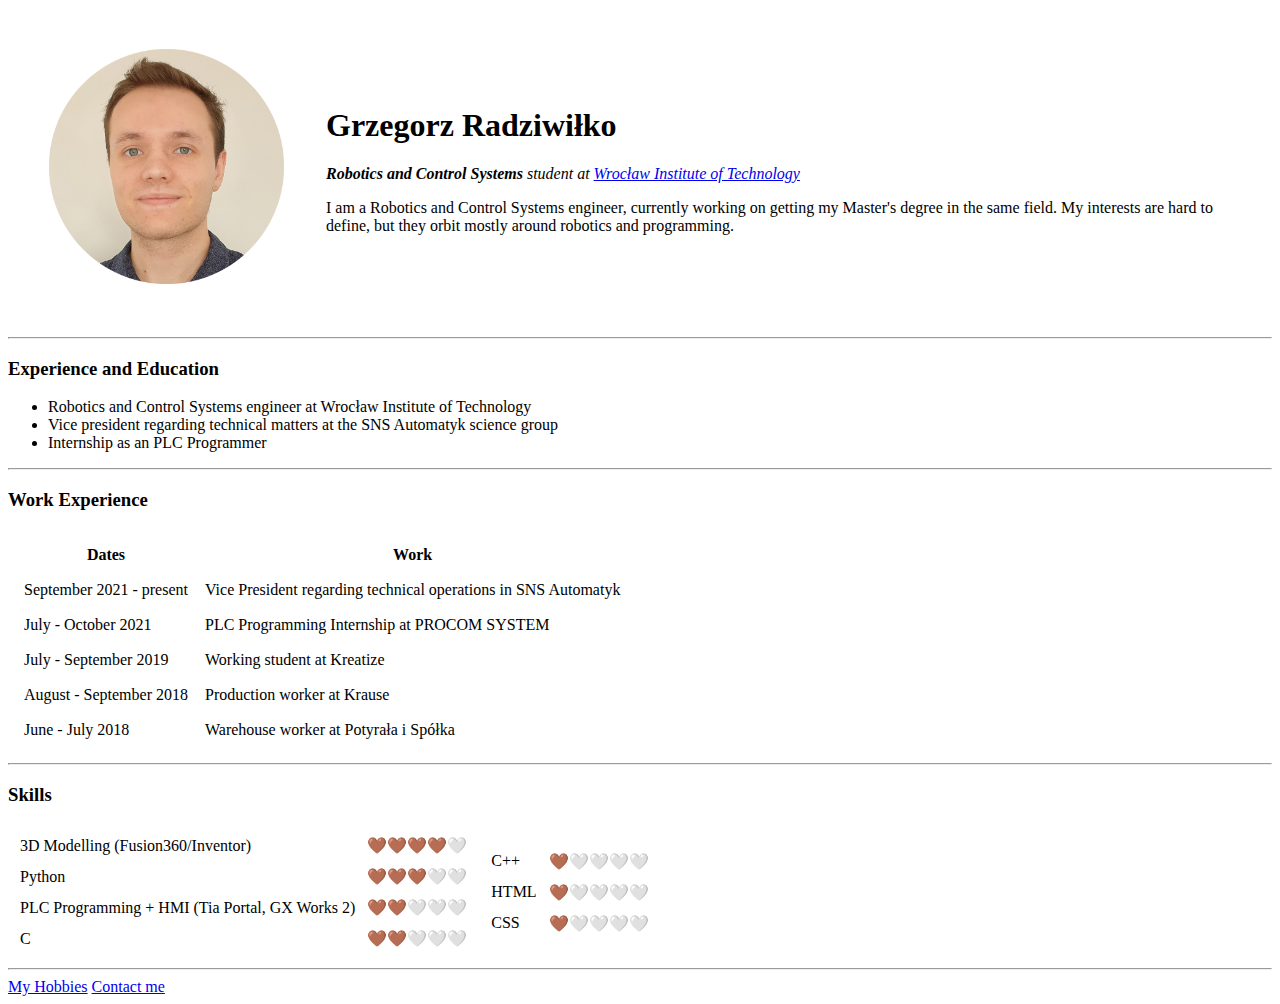
==== index.html @ 15897f02 "Add initial cv website files" ====
<!DOCTYPE html>
<html lang="en">
    <head>
        <meta charset="UTF-8">
        <title>Know me better - Grzegorz's site</title>
    </head>

    <body>
        <table cellspacing="40">
            <td><img src="personal_image.png" width="235" height="235" alt="profile picture"></td>
            <td> <h1>Grzegorz Radziwiłko</h1>
            <p><em><strong>Robotics and Control Systems</strong> student at <a href="https://pwr.edu.pl/">Wrocław Institute of Technology</a></em></p>
            <p>I am a Robotics and Control Systems engineer, currently working on getting my Master's degree in the same field.
            My interests are hard to define, but they orbit mostly around robotics and programming.</p> </td>
        </table>

        <hr>

        <h3>Experience and Education</h3>

        <ul>
            <li>Robotics and Control Systems engineer at Wrocław Institute of Technology</li>
            <li>Vice president regarding technical matters at the SNS Automatyk science group</li>
            <li>Internship as an PLC Programmer</li>
        </ul>

        <hr>

        <h3>Work Experience</h3>

        <table cellspacing="15">
            <thead>
                <tr>
                    <th>Dates</th>
                    <th>Work</th>
                </tr>
            </thead>
            <tr>
                <td>September 2021 - present</td>
                <td>Vice President regarding technical operations in SNS Automatyk</td>
            </tr>
            <tr>
                <td>July - October 2021</td>
                <td>PLC Programming Internship at PROCOM SYSTEM</td>
            </tr>
            <tr>
                <td>July - September 2019</td>
                <td>Working student at Kreatize</td>
            </tr>
            <tr>
                <td>August - September 2018</td>
                <td>Production worker at Krause</td>
            </tr>
            <tr>
                <td>June - July 2018</td>
                <td>Warehouse worker at Potyrała i Spółka</td>
            </tr>
        </table>

        <hr>

        <h3>Skills</h3>
            <table border="0" cellspacing="0">
                <td>
                    <table cellspacing="10">
                        <tr>
                            <td>3D Modelling (Fusion360/Inventor)</td>
                            <td>🤎🤎🤎🤎🤍</td>
                        </tr>
                        <tr>
                            <td>Python</td>
                            <td>🤎🤎🤎🤍🤍</td>
                        </tr>
                        <tr>
                            <td>PLC Programming + HMI (Tia Portal, GX Works 2)</td>
                            <td>🤎🤎🤍🤍🤍</td>
                        </tr>
                        <tr>
                            <td>C</td>
                            <td>🤎🤎🤍🤍🤍</td>
                        </tr>
                    </table>
                </td>
                <td>
                    <table cellspacing="10">
                        <tr>
                            <td>C++</td>
                            <td>🤎🤍🤍🤍🤍</td>
                        </tr>
                        <tr>
                            <td>HTML</td>
                            <td>🤎🤍🤍🤍🤍</td>
                        </tr>
                        <tr>
                            <td>CSS</td>
                            <td>🤎🤍🤍🤍🤍</td>
                        </tr>
                    </table>
                </td>
            </table>
        <hr>
        <a href="hobbies.html">My Hobbies</a>
        <a href="contact info.html">Contact me</a>
    </body>
</html>
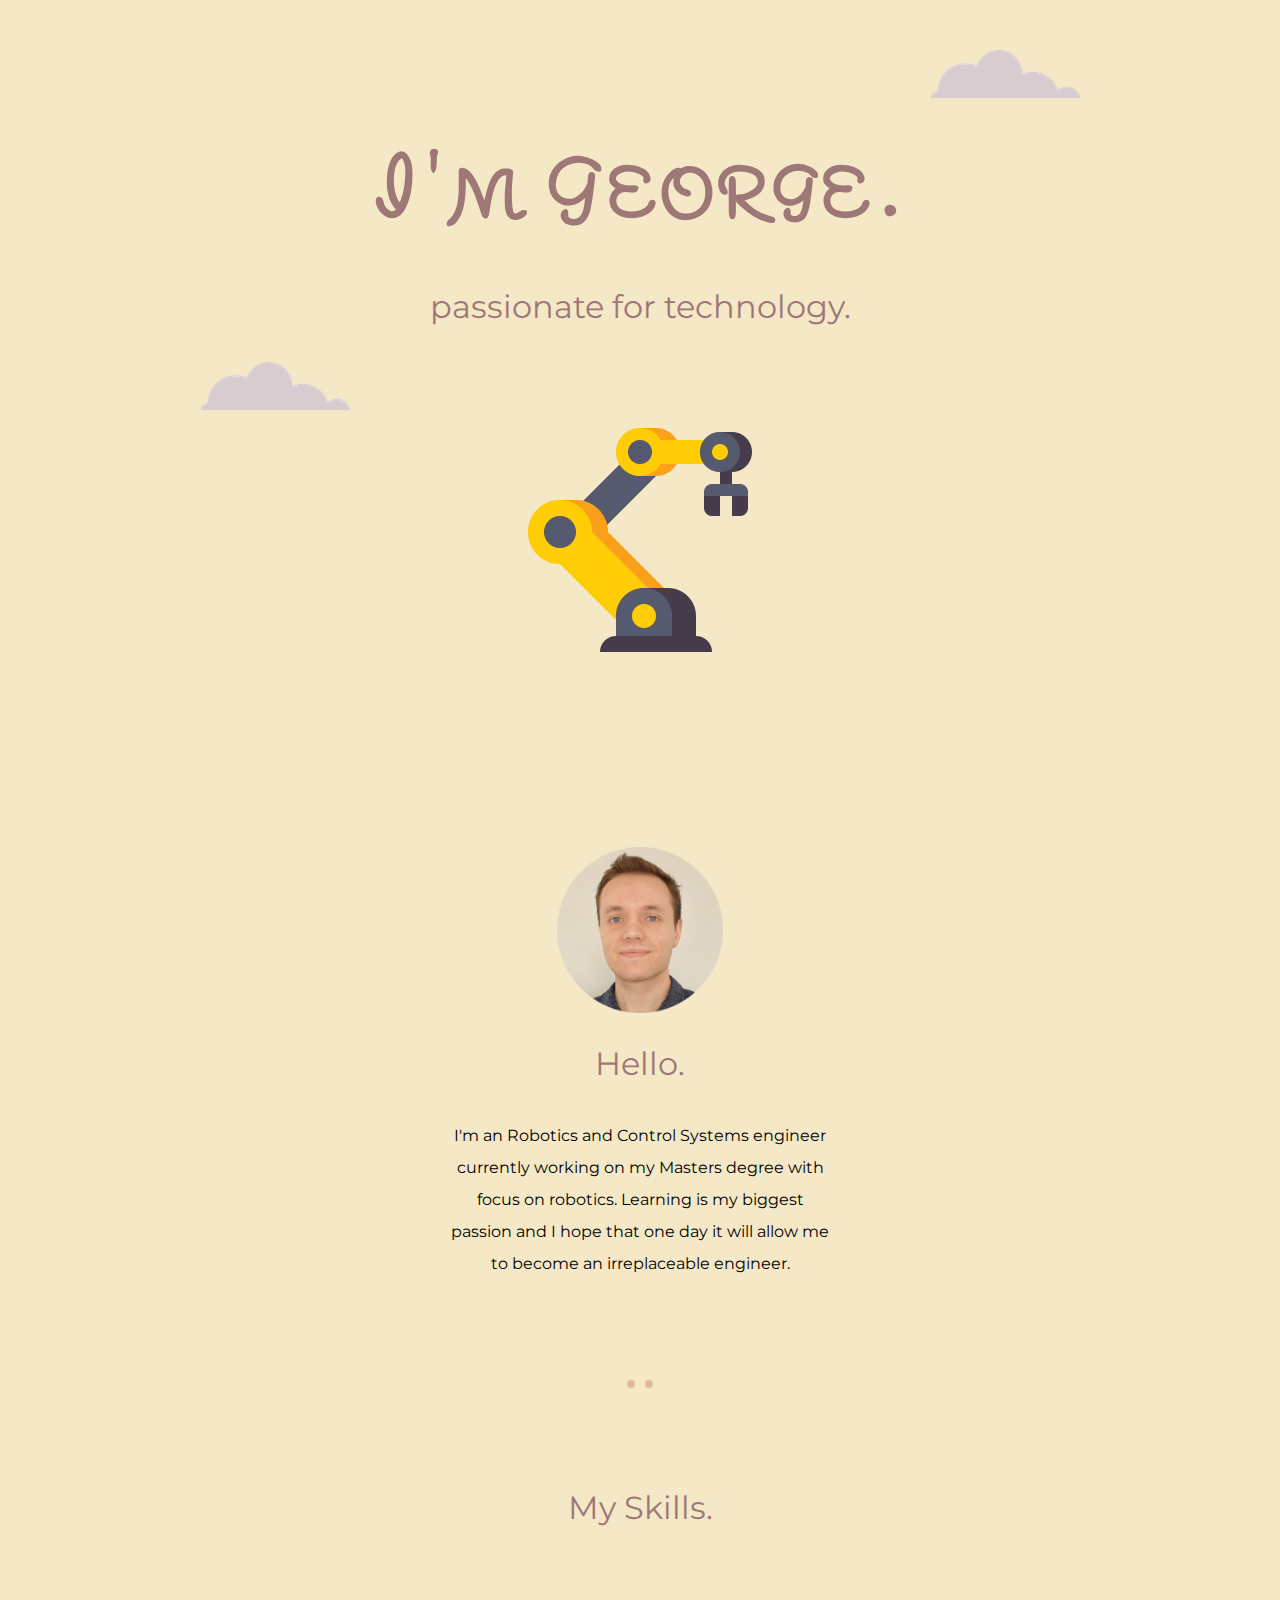
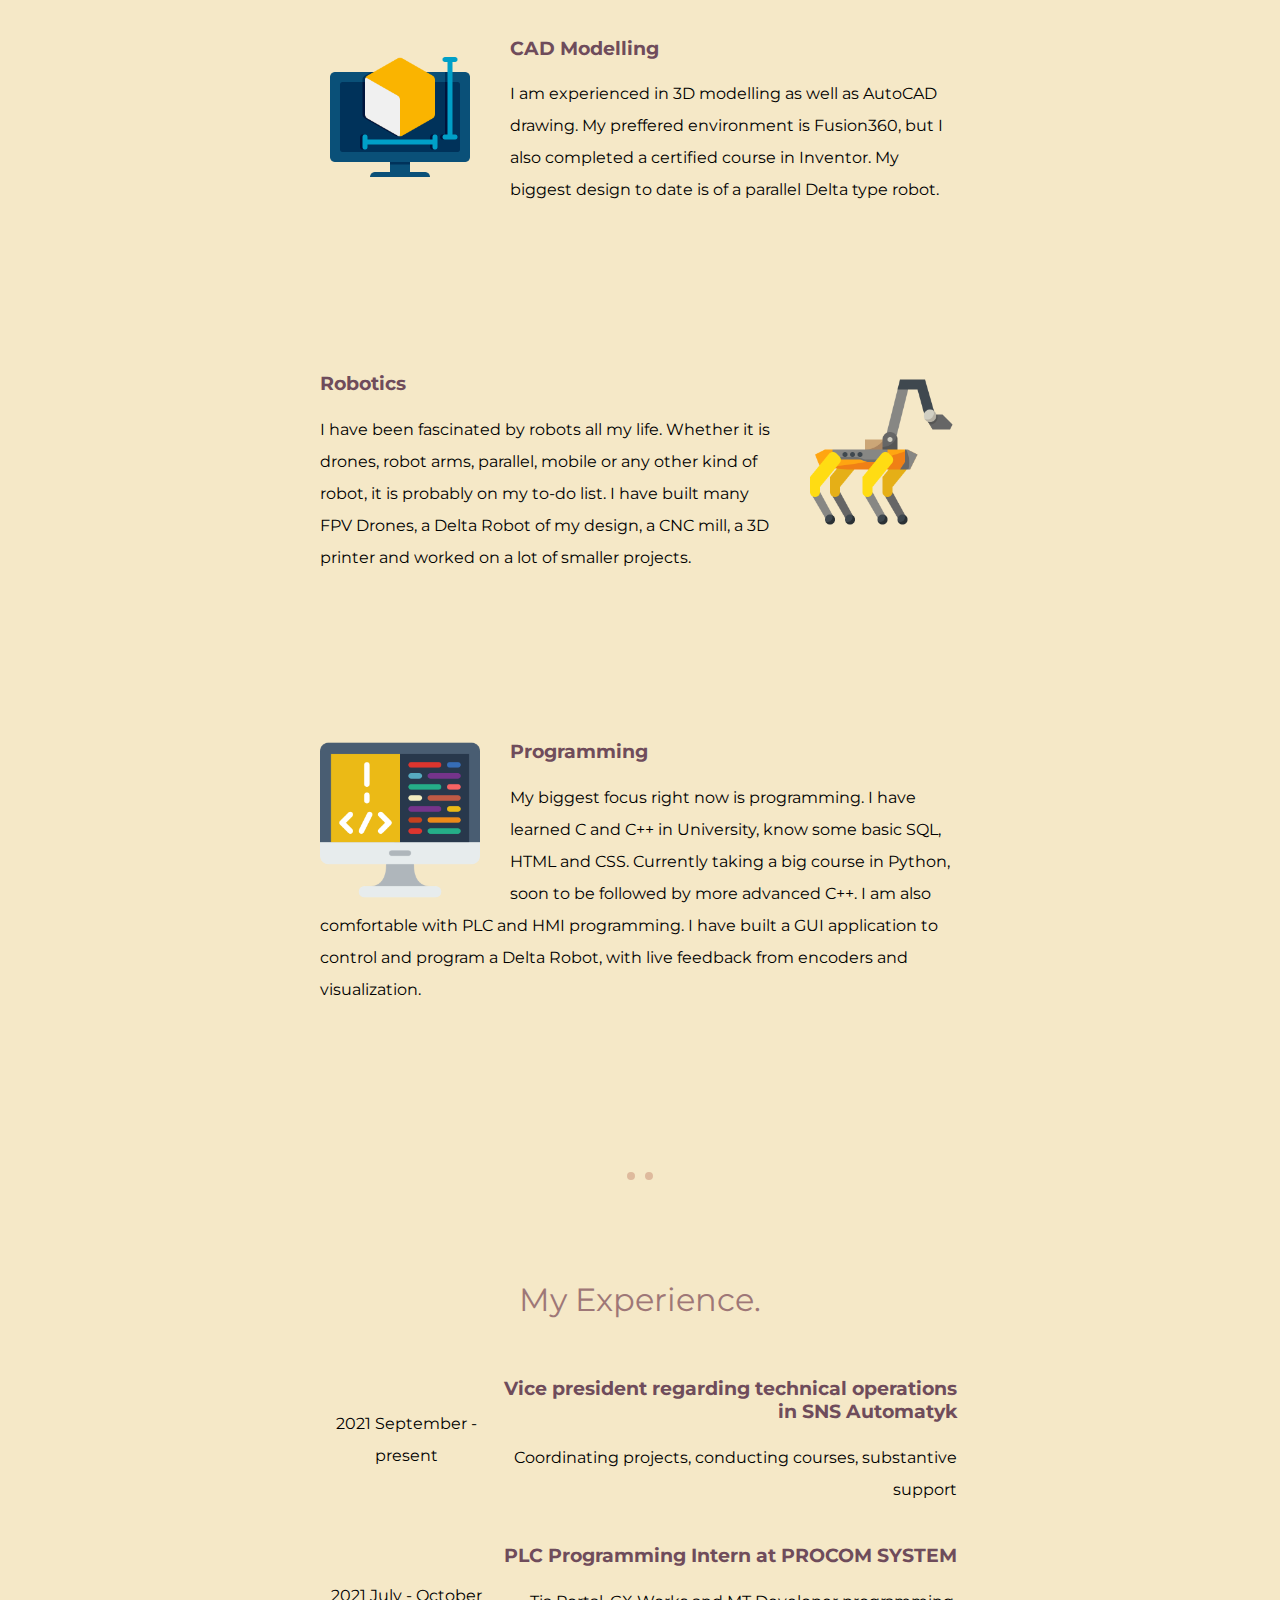
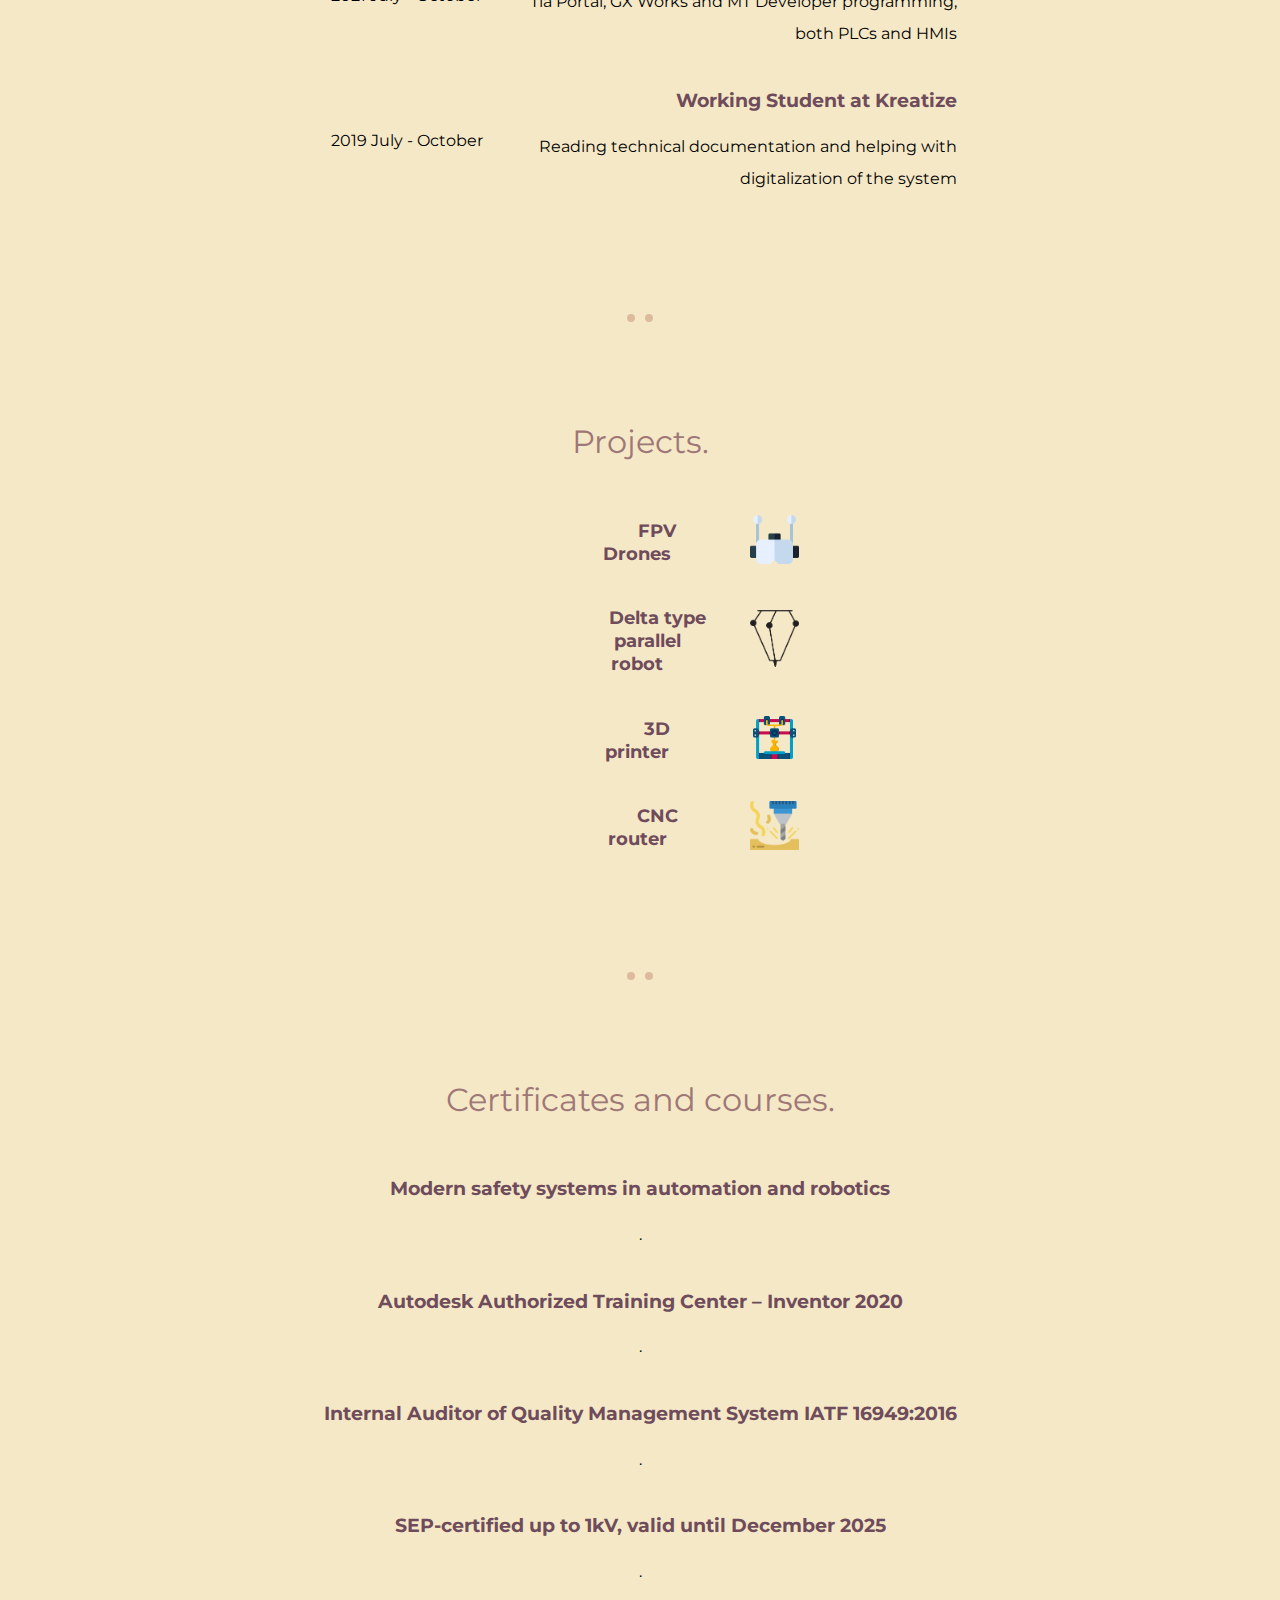
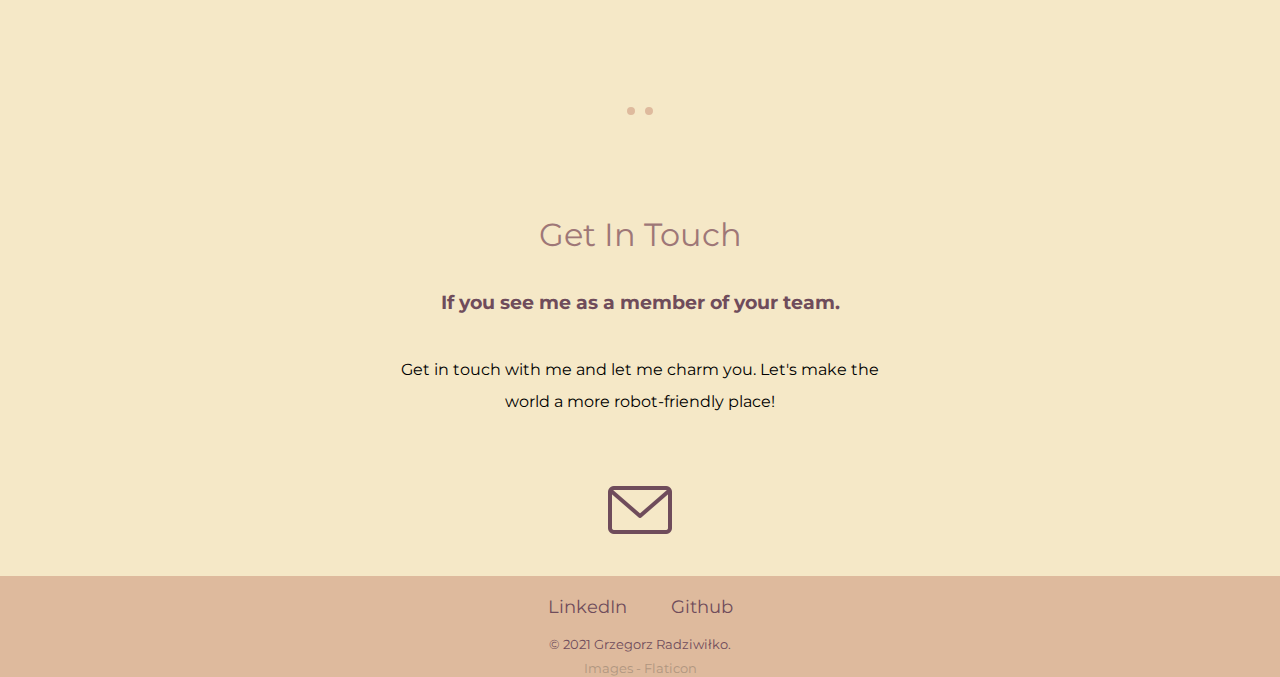
==== commit 24136f7e: "upload new webiste" ====
--- a/index.html
+++ b/index.html
@@ -3,103 +3,203 @@
     <head>
         <meta charset="UTF-8">
         <title>Know me better - Grzegorz's site</title>
+        <link rel="stylesheet" type="text/css" href="css/styles.css">
+        <link rel="icon" href="favicon.ico">
+        <link rel="preconnect" href="https://fonts.googleapis.com">
+        <link rel="preconnect" href="https://fonts.gstatic.com" crossorigin>
+        <link href="https://fonts.googleapis.com/css2?family=Merriweather&family=Montserrat&family=Yuji+Hentaigana+Akebono&display=swap" rel="stylesheet">
     </head>
 
     <body>
-        <table cellspacing="40">
-            <td><img src="personal_image.png" width="235" height="235" alt="profile picture"></td>
-            <td> <h1>Grzegorz Radziwiłko</h1>
-            <p><em><strong>Robotics and Control Systems</strong> student at <a href="https://pwr.edu.pl/">Wrocław Institute of Technology</a></em></p>
-            <p>I am a Robotics and Control Systems engineer, currently working on getting my Master's degree in the same field.
-            My interests are hard to define, but they orbit mostly around robotics and programming.</p> </td>
-        </table>
-
-        <hr>
-
-        <h3>Experience and Education</h3>
-
-        <ul>
-            <li>Robotics and Control Systems engineer at Wrocław Institute of Technology</li>
-            <li>Vice president regarding technical matters at the SNS Automatyk science group</li>
-            <li>Internship as an PLC Programmer</li>
-        </ul>
-
-        <hr>
-
-        <h3>Work Experience</h3>
-
-        <table cellspacing="15">
-            <thead>
-                <tr>
-                    <th>Dates</th>
-                    <th>Work</th>
-                </tr>
-            </thead>
-            <tr>
-                <td>September 2021 - present</td>
-                <td>Vice President regarding technical operations in SNS Automatyk</td>
-            </tr>
-            <tr>
-                <td>July - October 2021</td>
-                <td>PLC Programming Internship at PROCOM SYSTEM</td>
-            </tr>
-            <tr>
-                <td>July - September 2019</td>
-                <td>Working student at Kreatize</td>
-            </tr>
-            <tr>
-                <td>August - September 2018</td>
-                <td>Production worker at Krause</td>
-            </tr>
-            <tr>
-                <td>June - July 2018</td>
-                <td>Warehouse worker at Potyrała i Spółka</td>
-            </tr>
-        </table>
-
-        <hr>
-
-        <h3>Skills</h3>
-            <table border="0" cellspacing="0">
-                <td>
-                    <table cellspacing="10">
-                        <tr>
-                            <td>3D Modelling (Fusion360/Inventor)</td>
-                            <td>🤎🤎🤎🤎🤍</td>
-                        </tr>
-                        <tr>
-                            <td>Python</td>
-                            <td>🤎🤎🤎🤍🤍</td>
-                        </tr>
-                        <tr>
-                            <td>PLC Programming + HMI (Tia Portal, GX Works 2)</td>
-                            <td>🤎🤎🤍🤍🤍</td>
-                        </tr>
-                        <tr>
-                            <td>C</td>
-                            <td>🤎🤎🤍🤍🤍</td>
-                        </tr>
-                    </table>
-                </td>
-                <td>
-                    <table cellspacing="10">
-                        <tr>
-                            <td>C++</td>
-                            <td>🤎🤍🤍🤍🤍</td>
-                        </tr>
-                        <tr>
-                            <td>HTML</td>
-                            <td>🤎🤍🤍🤍🤍</td>
-                        </tr>
-                        <tr>
-                            <td>CSS</td>
-                            <td>🤎🤍🤍🤍🤍</td>
-                        </tr>
-                    </table>
-                </td>
+        <div class="top-containter">
+            <img class="top-cloud" src="images/cloud.png" alt="cloud image">
+            <h1>I'm George.</h1>
+            <h2>passionate for technology.</h2>
+            <img class="bottom-cloud" src="images/cloud.png" alt="cloud image">
+            <img class="robot-image" src="images/robot.png" alt="robot image">
+        </div>
+
+        <div class="middle-container">
+          <div class="profile">
+            <img class="personal-image" src="/images/personal_image.png" alt="profile picture">
+            <h2>Hello.</h2>
+            <p class="intro">I'm an Robotics and Control Systems engineer currently working on my Masters degree with focus on robotics.
+                Learning is my biggest passion and I hope that one day it will allow me to become an irreplaceable engineer.</p>
+          </div>
+
+          <hr>
+
+          <div class="skills">
+            <h2>My Skills.</h2>
+            <div class="skill-row">
+              <img class="cad-image" src="images/cad.png" alt="cad image">
+              <h3>CAD Modelling</h3>
+              <p>I am experienced in 3D modelling as well as AutoCAD drawing. My preffered environment is Fusion360,
+                  but I also completed a certified course in Inventor. My biggest design to date is of a parallel Delta type robot.</p>
+            </div>
+            <div class="skill-row">
+              <img class="robotics-image" src="images/robotic-dog.png" alt="robotic image">
+              <h3>Robotics</h3>
+              <p>I have been fascinated by robots all my life. Whether it is drones, robot arms, parallel, mobile or any other kind of robot,
+                  it is probably on my to-do list. I have built many FPV Drones, a Delta Robot of my design, a CNC mill, a 3D printer and worked on
+                  a lot of smaller projects. </p>
+            </div>
+            <div class="skill-row">
+                <img class="programming-image" src="images/coding.png" alt="coding image">
+                <h3>Programming</h3>
+                <p>My biggest focus right now is programming. I have learned C and C++ in University, know some basic SQL, HTML and CSS.
+                    Currently taking a big course in Python, soon to be followed by more advanced C++. I am also comfortable with PLC and HMI programming.
+                    I have built a GUI application to control and program a Delta Robot, with live feedback from encoders and visualization.
+                </p>
+            </div>
+          </div>
+
+          <hr>
+
+          <div class="experience">
+            <h2>My Experience.</h2>
+            <table class="table-experience">
+                <tr>
+                    <td>
+                        <p>2021 September - present</p>
+                    </td>
+                    <td>
+                        <div class="experience-row">
+                            <h3>Vice president regarding technical operations in SNS Automatyk</h3>
+                            <p>Coordinating projects, conducting courses, substantive support</p>
+                        </div>
+                    </td>
+                </tr>
+                <tr>
+                    <td>
+                        2021 July - October
+                    </td>
+                    <td>
+                        <div class="experience-row">
+                            <h3>PLC Programming Intern at PROCOM SYSTEM</h3>
+                            <p>Tia Portal, GX Works and MT Developer programming, both PLCs and HMIs</p>
+                        </div>
+                    </td>
+                </tr>
+                <tr>
+                    <td>
+                        2019 July - October
+                    </td>
+                    <td>
+                        <div class="experience-row">
+                            <h3>Working Student at Kreatize</h3>
+                            <p>Reading technical documentation and helping with digitalization of the system</p>
+                        </div>
+                    </td>
+                </tr>
             </table>
-        <hr>
-        <a href="hobbies.html">My Hobbies</a>
-        <a href="contact info.html">Contact me</a>
+          </div>
+
+          <hr>
+
+          <div class="projects">
+            <h2>Projects.</h2>
+            <table class="table-projects">
+                <tr>
+                    <td>
+                        <div class="projects-row">
+                            <h3><a class="footer-link" href="https://github.com/grzesiek2201/Projects/tree/main/Drones">FPV Drones</a></h3>
+                        </div>
+                    </td>
+                    <td>
+                        <img class="fpv-image" src="images/fpv.png" alt="fpv image">
+                    </td>
+                </tr>
+                <tr>
+                    <td>
+                        <div class="projects-row">
+                        <h3><a class="footer-link" href="https://github.com/grzesiek2201/Delta">Delta type parallel robot</a></h3>
+                        </div>
+                    </td>
+                    <td>
+                        <img class="delta-image" src="images/delta robot.png" alt="delta image">
+                    </td>
+                </tr>
+                <tr>
+                    <td>
+                        <div class="projects-row">
+                        <h3><a class="footer-link" href="https://github.com/grzesiek2201/Projects/tree/main/3D%20printer">3D printer</a></h3>
+                        </div>
+                    </td>
+                    <td>
+                        <img class="printer-image" src="images/3d-printer.png" alt="printer image">
+                    </td>
+                </tr>
+                <tr>
+                    <td>
+                        <div class="projects-row">
+                            <h3><a class="footer-link" href="https://github.com/grzesiek2201/Projects/tree/main/MPCNC%20-%20cnc%20router">CNC router</a></h3>
+                        </div>
+                    </td>
+                    <td>
+                        <img class="cnc-image" src="images/milling-machine.png" alt="cnc image">
+                    </td>
+                </tr>
+                </table>
+            </div>
+
+          <hr>
+
+          <div class="certificates">
+            <h2>Certificates and courses.</h2>
+            <table class="table-certificates">
+                <tr>
+                    <td>
+                        <div class="certificates-row">
+                            <h3> Modern safety systems in automation and robotics</h3>
+                            <p>.</p>
+                        </div>
+                    </td>
+                </tr>
+                <tr>
+                    <td>
+                        <div class="certificates-row">
+                        <h3>Autodesk Authorized Training Center – Inventor 2020</h3>
+                        <p>.</p>
+                        </div>
+                    </td>
+                </tr>
+                <tr>
+                    <td>
+                        <div class="certificates-row">
+                        <h3>Internal Auditor of Quality Management System IATF 16949:2016</h3>
+                        <p>.</p>
+                        </div>
+                    </td>
+                </tr>
+                <tr>
+                    <td>
+                        <div class="certificates-row">
+                            <h3>SEP-certified up to 1kV, valid until December 2025</h3>
+                            <p>.</p>
+                        </div>
+                    </td>
+                </tr>
+                </table>
+            </div>
+
+          <hr>
+
+          <div class="contact-me">
+            <h2>Get In Touch</h2>
+            <h3>If you see me as a member of your team.</h3>
+            <p class="contact-message">Get in touch with me and let me charm you. Let's make the world a more robot-friendly place!</p>
+            <a href="mailto:grzegorz.radziwilko@email.com"><img class="contact-me-image" src="images/envelope.png" alt="envelope image"></a>
+          </div>
+        </div>
+
+        <div class="bottom-container">
+          <a class="footer-link" href="https://www.linkedin.com/in/grzegorz-radziwilko/">LinkedIn</a>
+          <a class="footer-link" href="https://github.com/grzesiek2201">Github</a>
+<!--          <a class="footer-link" href="https://www.appbrewery.co/">Website</a>-->
+          <p class="copyright">© 2021 Grzegorz Radziwiłko.</p>
+          <a class="copyright-link" href="https://flaticon.com">Images - Flaticon</a>
+        </div>
+
     </body>
-</html>
+</html>--- a/css/styles.css
+++ b/css/styles.css
@@ -0,0 +1,220 @@
+body {
+    font-family: 'Merriweather', serif;
+    margin: 0;
+    text-align: center;
+}
+hr {
+    border-color: #DEBA9D;
+    border-style: dotted none none none;
+    border-width: 8px;
+    margin: 100px auto 100px auto;
+    width: 2%;
+}
+div {
+    background-color: #F5E8C7;
+    margin: 0;
+}
+h1 {
+    color: #9E7777;
+    font-size: 5rem;
+    font-family: 'Yuji Hentaigana Akebono', cursive;
+    line-height: 2;
+    margin: 0px auto 0 auto;
+    padding-top: 100px;
+}
+h2 {
+    color: #9E7777;
+    font-size: 2rem;
+    font-family: 'Montserrat', sans-serif;
+    font-weight: normal;
+    padding-bottom: 10px;
+}
+h3 {
+    color: #6F4C5B;
+    font-family: 'Montserrat', sans-serif;
+}
+p {
+    line-height: 2;
+    font-family: 'Montserrat', sans-serif;
+}
+
+.intro{
+    margin: 0 auto 0 auto;
+    width: 30%;
+}
+.skill-row{
+    margin: 100px auto 100px auto;
+    padding-bottom: 50px;
+    text-align: left;
+    width: 50%;
+}
+.top-container {
+    padding-top: 100px;
+    position: relative;
+}
+.middle-container {
+    margin: 0;
+    padding-bottom: 30px;
+}
+.bottom-container {
+    background-color: #DEBA9D;
+    margin: 0;
+    padding-top: 20px;
+}
+.contact-me {
+
+}
+.footer-link {
+    color: #6F4C5B;
+    font-family: 'Montserrat', sans-serif;
+    font-size: large;
+    margin: 10px 20px;
+    text-decoration: none;
+}
+.copyright-link {
+    color: #b09680;
+    font-family: 'Montserrat', sans-serif;
+    font-size: small;
+    margin-bottom: 0px;
+    text-decoration: none;
+}
+.footer-link:hover {
+    color: #EAF6F6;
+}
+.copyright {
+    color: #6F4C5B;
+    font-family: 'Montserrat', sans-serif;
+    font-size: small;
+    margin-bottom: 0px;
+}
+.top-cloud {
+    position: absolute;
+    right: 200px;
+    top: 50px;
+}
+.bottom-cloud {
+    bot: 300px;
+    left: 200px;
+    position: absolute;
+}
+.personal-image {
+    margin-top: 150px;
+    width: 13%;
+}
+.robot-image {
+    margin-top: 50px;
+    margin-bottom: 25px;
+    width: 20%;
+}
+.cad-image {
+    float: left;
+    margin-right: 30px;
+    width: 25%;
+}
+.robotics-image {
+    float: right;
+    margin-left: 30px;
+    width: 25%;
+}
+.programming-image {
+    float: left;
+    margin-right: 30px;
+    width: 25%;
+}
+.contact-message {
+    margin: 40px auto 60px;
+    width: 40%;
+}
+.contact-me-image {
+    filter: invert(30%) sepia(38%) saturate(381%) hue-rotate(282deg) brightness(93%) contrast(85%);
+    width: 5%;
+}
+.contact-me-image:hover {
+    filter: invert(80%) sepia(42%) saturate(281%) hue-rotate(336deg) brightness(93%) contrast(86%);
+}
+.btn {
+  background: #DEBA9D;
+  background-image: -webkit-linear-gradient(top, #DEBA9D, #eda771);
+  background-image: -moz-linear-gradient(top, #DEBA9D, #eda771);
+  background-image: -ms-linear-gradient(top, #DEBA9D, #eda771);
+  background-image: -o-linear-gradient(top, #DEBA9D, #eda771);
+  background-image: linear-gradient(to bottom, #DEBA9D, #eda771);
+  -webkit-border-radius: 10;
+  -moz-border-radius: 10;
+  border-radius: 10px;
+  font-family: 'Montserrat', sans-serif;
+  color: #6F4C5B;
+  font-size: 20px;
+  padding: 10px 20px 10px 20px;
+  text-decoration: none;
+  margin-bottom: 100px;
+}
+
+.btn:hover {
+  background: #eb9757;
+  background-image: -webkit-linear-gradient(top, #eb9757, #e6c7af);
+  background-image: -moz-linear-gradient(top, #eb9757, #e6c7af);
+  background-image: -ms-linear-gradient(top, #eb9757, #e6c7af);
+  background-image: -o-linear-gradient(top, #eb9757, #e6c7af);
+  background-image: linear-gradient(to bottom, #eb9757, #e6c7af);
+  text-decoration: none;
+}
+
+.experience {
+
+}
+.table-experience{
+    width: 50%;
+    font-family: 'Montserrat', sans-serif;
+    margin: auto;
+}
+.experience-row {
+    text-align: right;
+}
+.table-certificates {
+    width: 1000px;
+    font-family: 'Montserrat', sans-serif;
+    margin: auto;
+}
+
+.table-projects {
+    display: inline-table;
+    border-spacing: px;
+    border-collapse: separate;
+    margin-top: 0px;
+    position: relative;
+    left: 5.5%;
+    width: 20%;
+}
+.projects-row {
+    display: inline;
+    text-align: center;
+}
+.fpv-image {
+    bottom: 10px;
+    margin: 10px 10px;
+    position: inline;
+    right: 150px;
+    width: 40%;
+}
+.delta-image {
+    bottom: 0px;
+    margin: 10px 10px;
+    position: inline;
+    right: 150px;
+    width: 40%;
+}
+.printer-image {
+    bottom: 0px;
+    margin: 10px 10px;
+    position: inline;
+    right: 150px;
+    width: 40%;
+}
+.cnc-image {
+    bottom: 0px;
+    margin: 10px 10px;
+    position: inline;
+    right: 155px;
+    width: 40%;
+}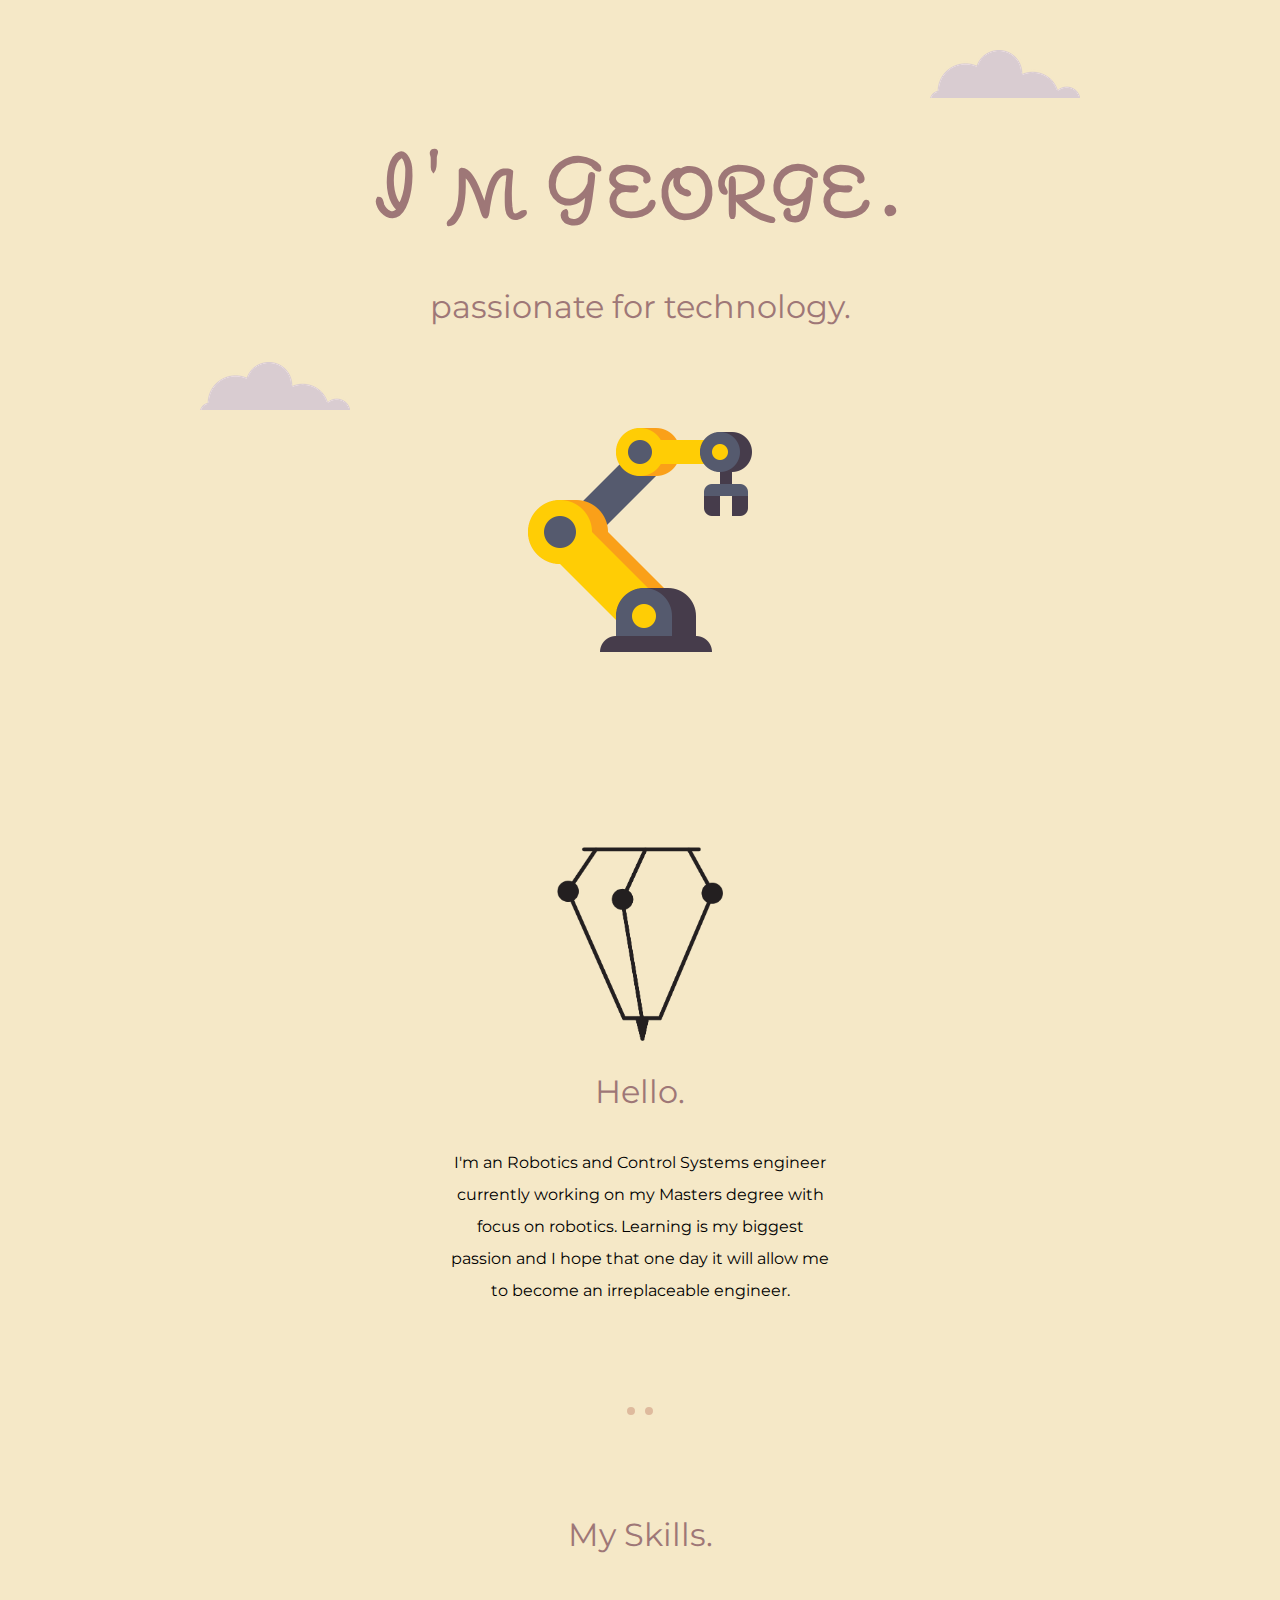
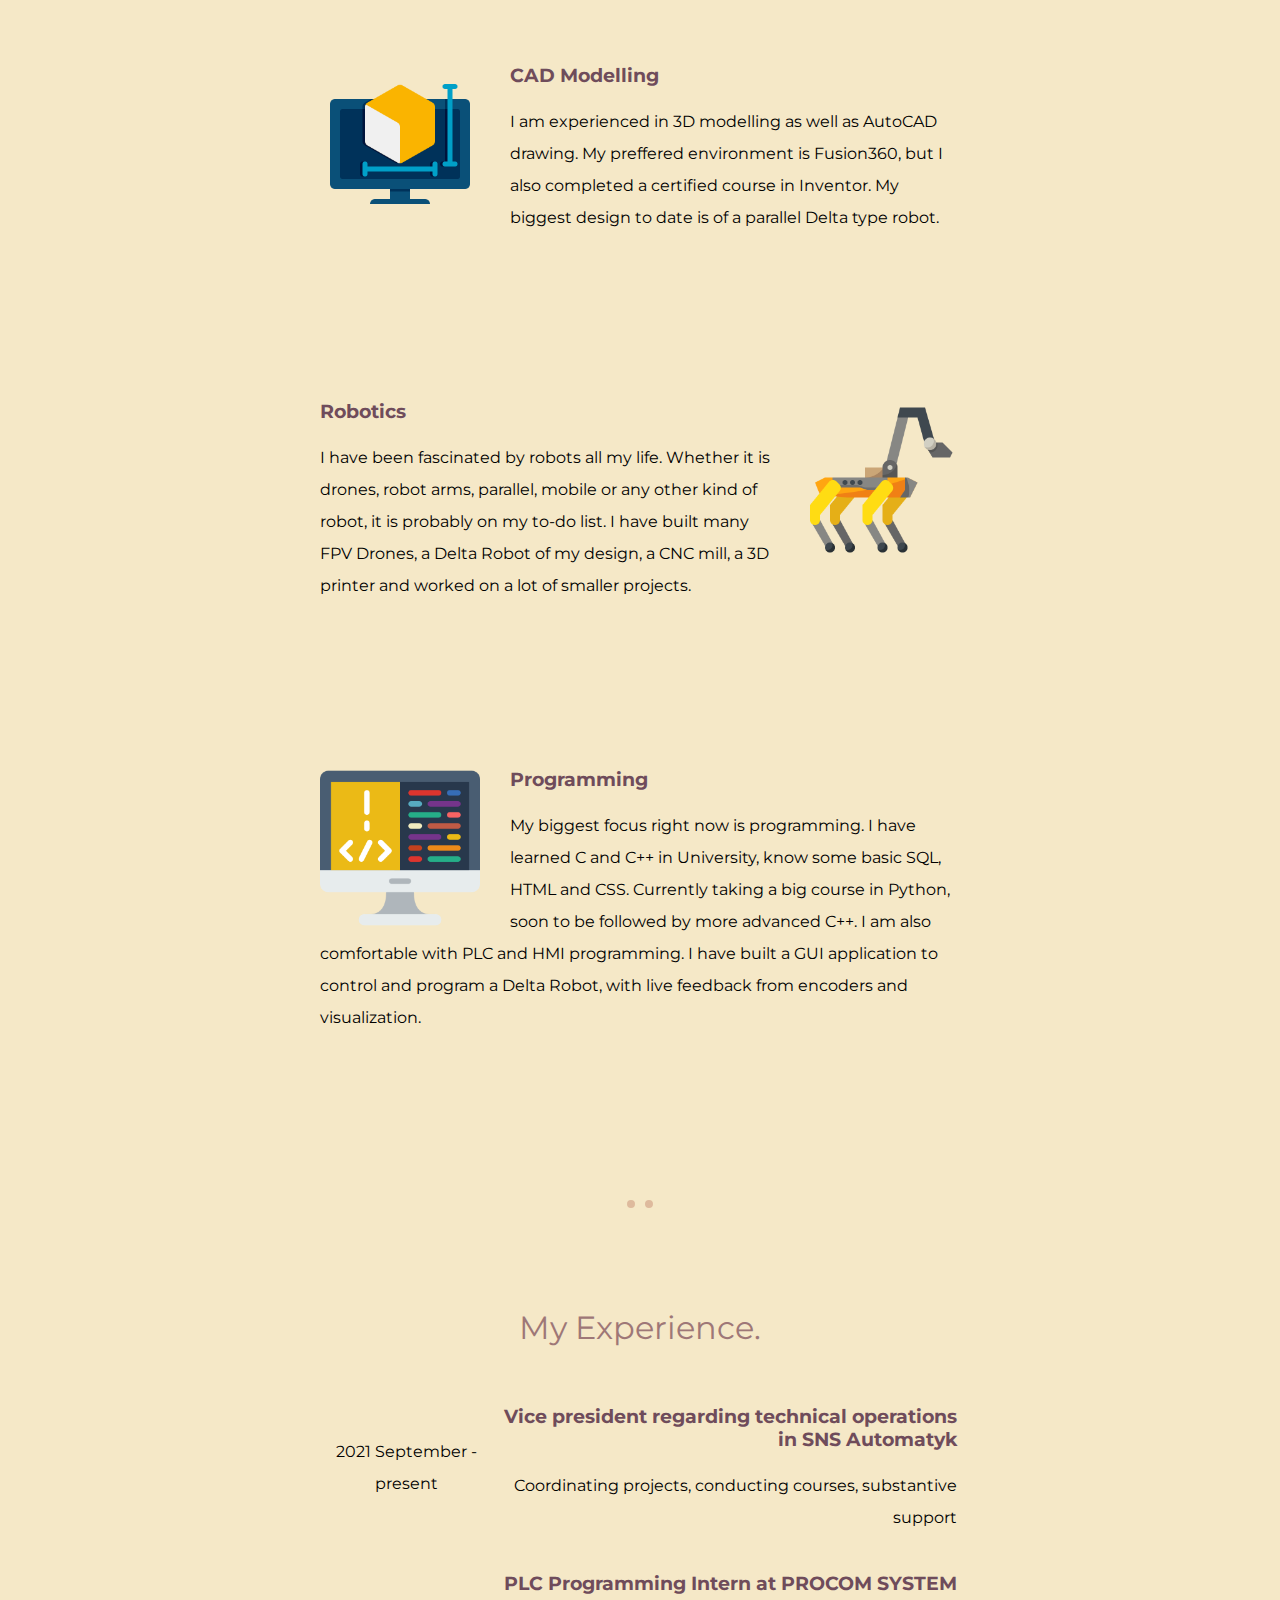
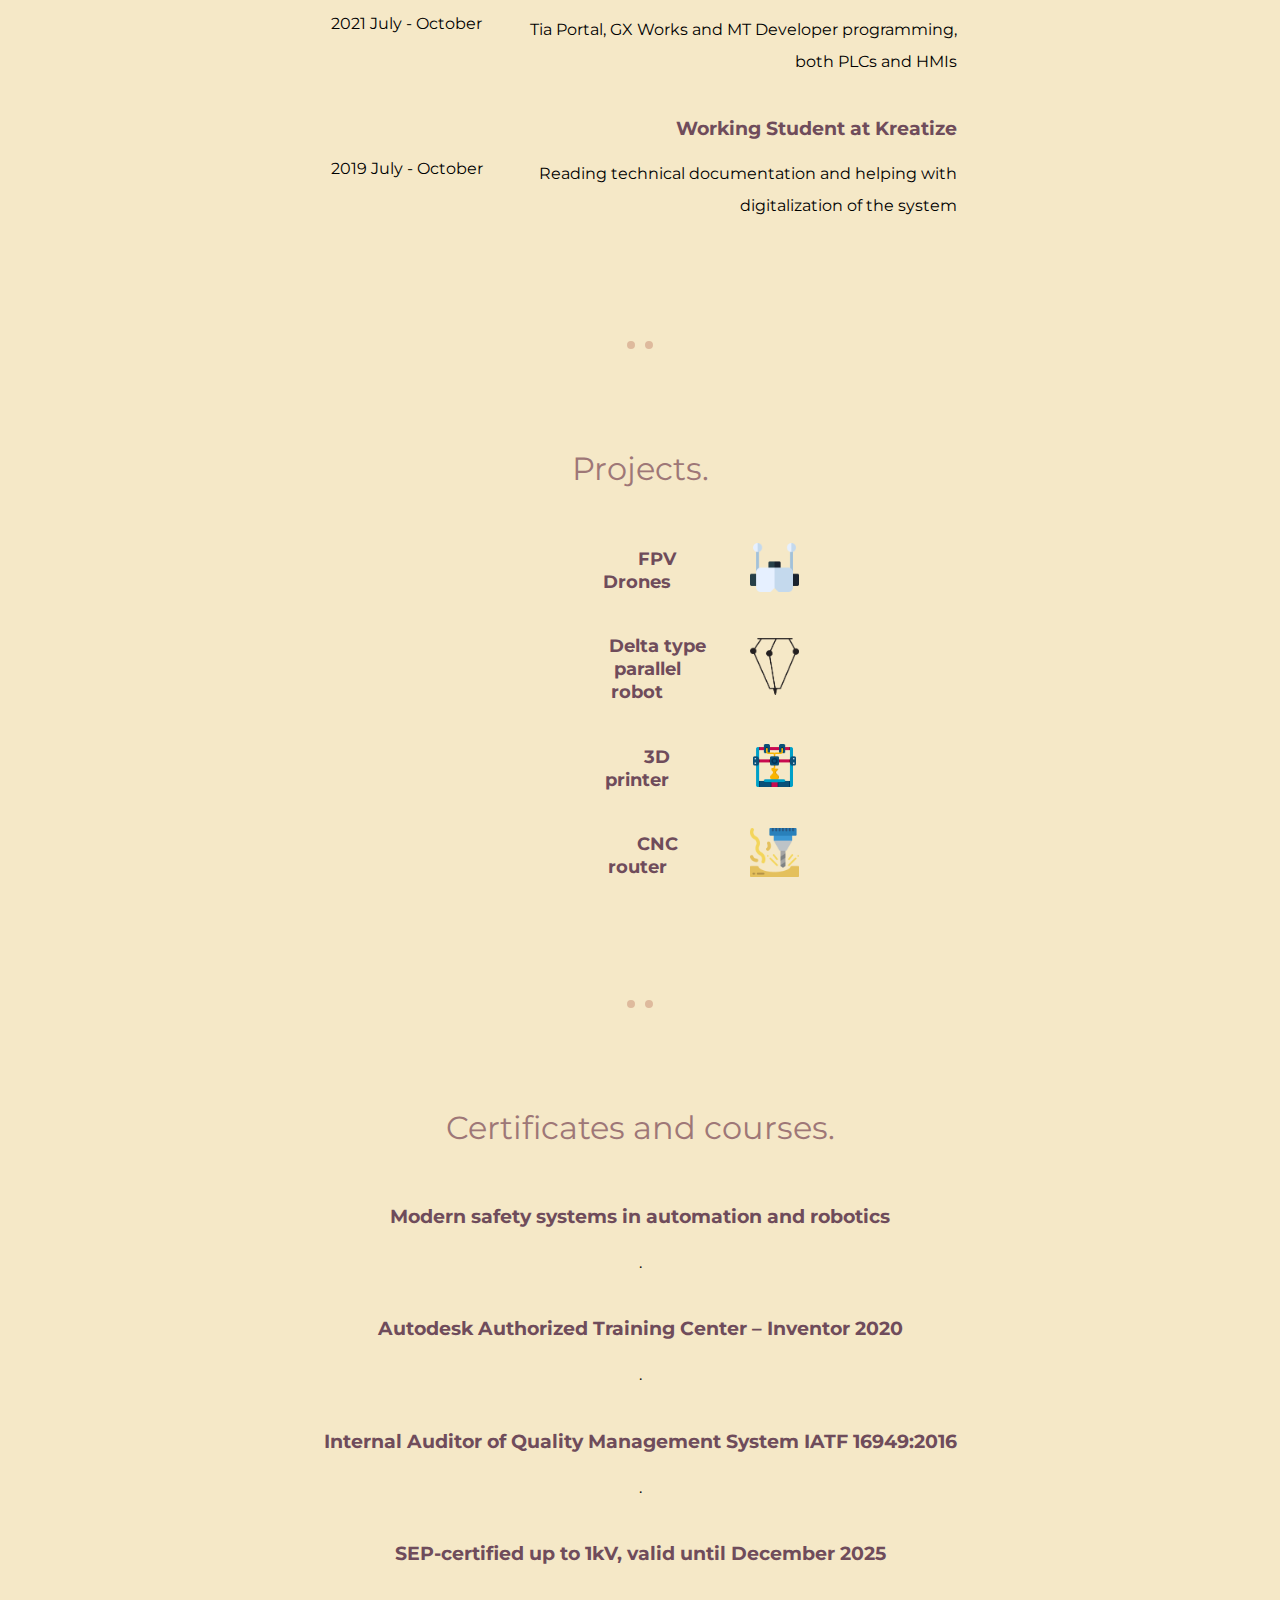
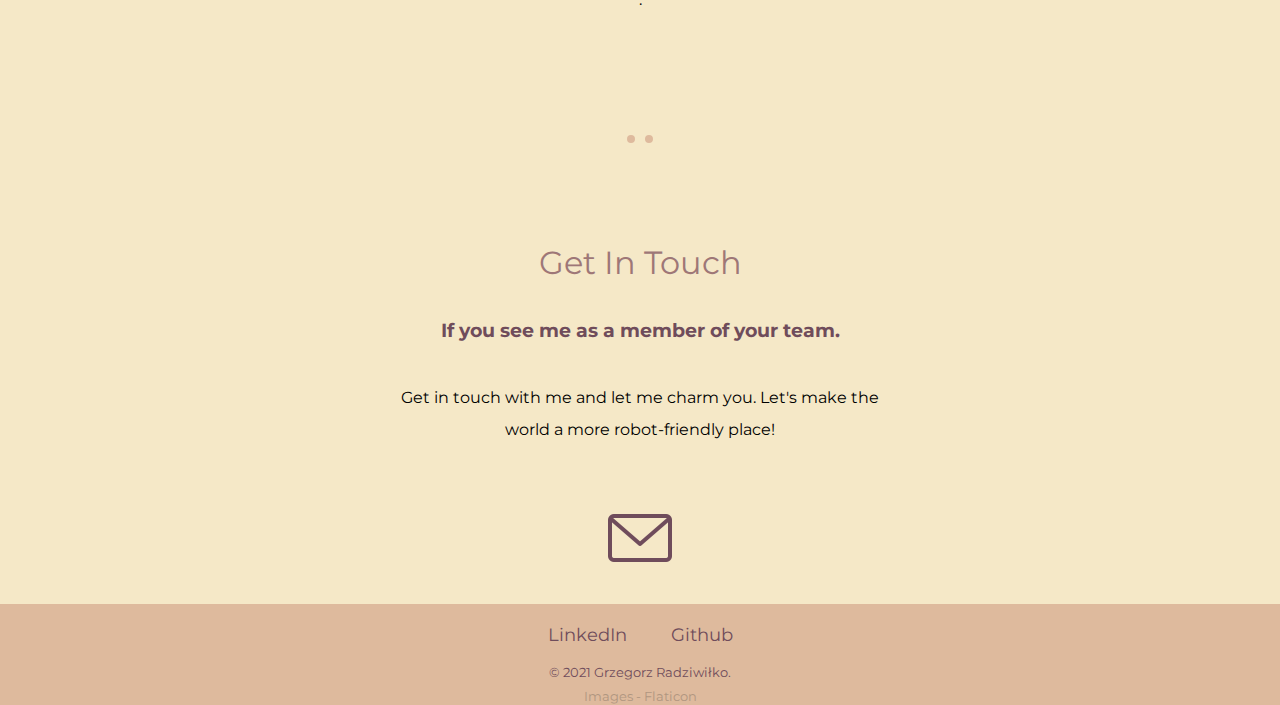
==== commit 19e05e0f: "Add files via upload" ====
--- a/index.html
+++ b/index.html
@@ -21,7 +21,7 @@
 
         <div class="middle-container">
           <div class="profile">
-            <img class="personal-image" src="/images/personal_image.png" alt="profile picture">
+            <img class="personal-image" src="/images/delta robot.png" alt="profile picture">
             <h2>Hello.</h2>
             <p class="intro">I'm an Robotics and Control Systems engineer currently working on my Masters degree with focus on robotics.
                 Learning is my biggest passion and I hope that one day it will allow me to become an irreplaceable engineer.</p>
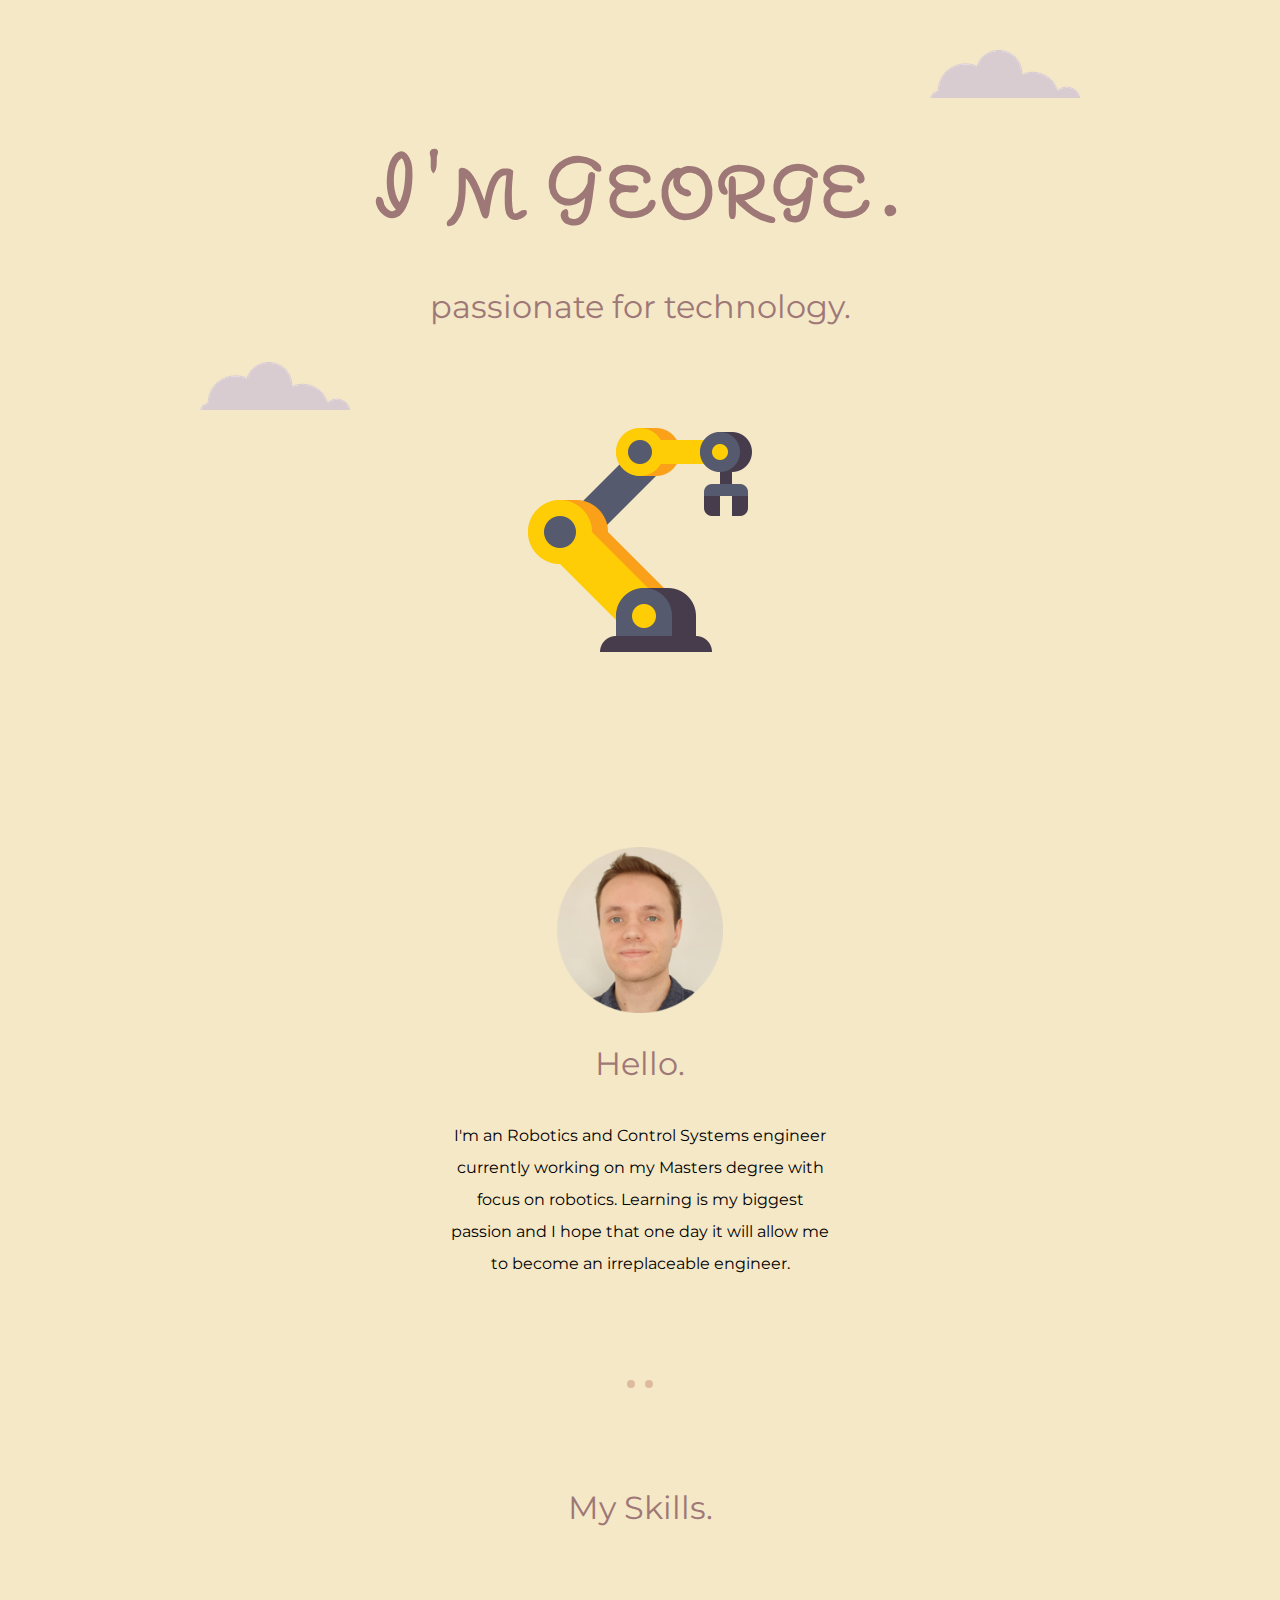
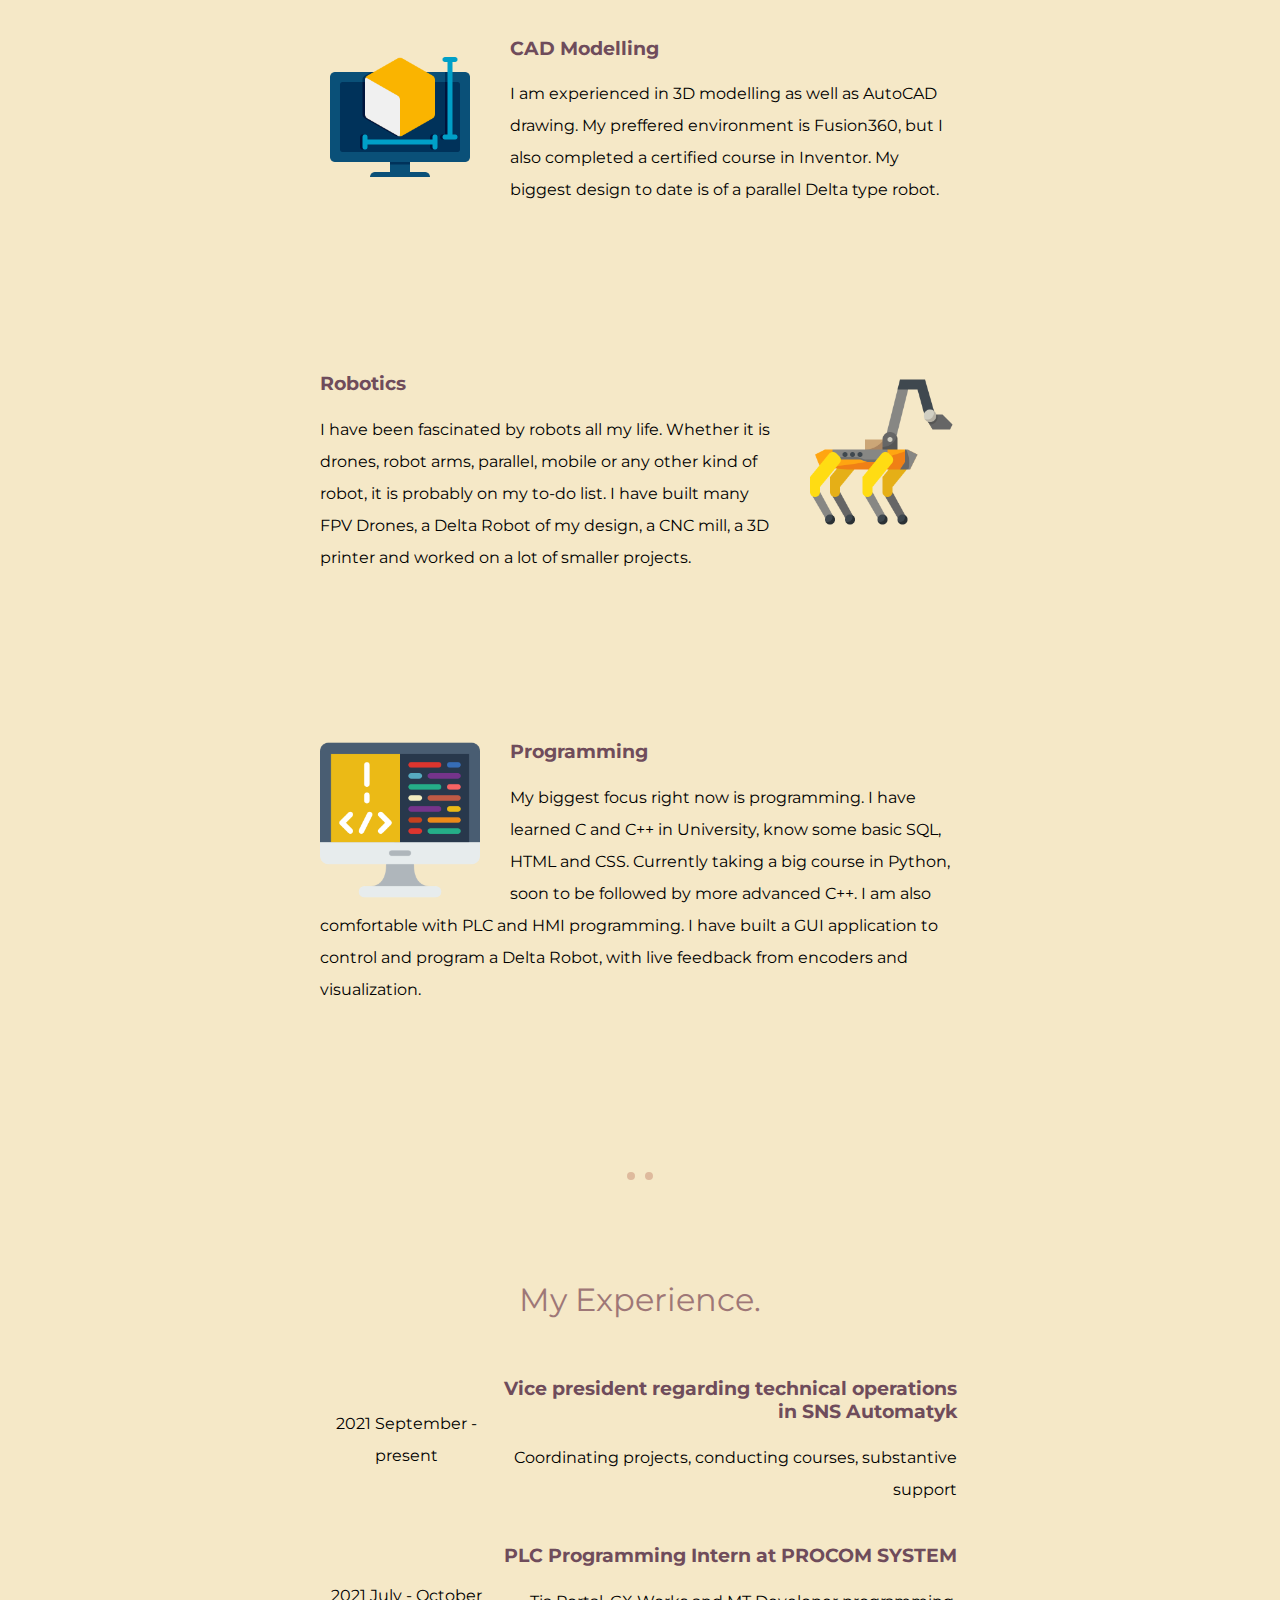
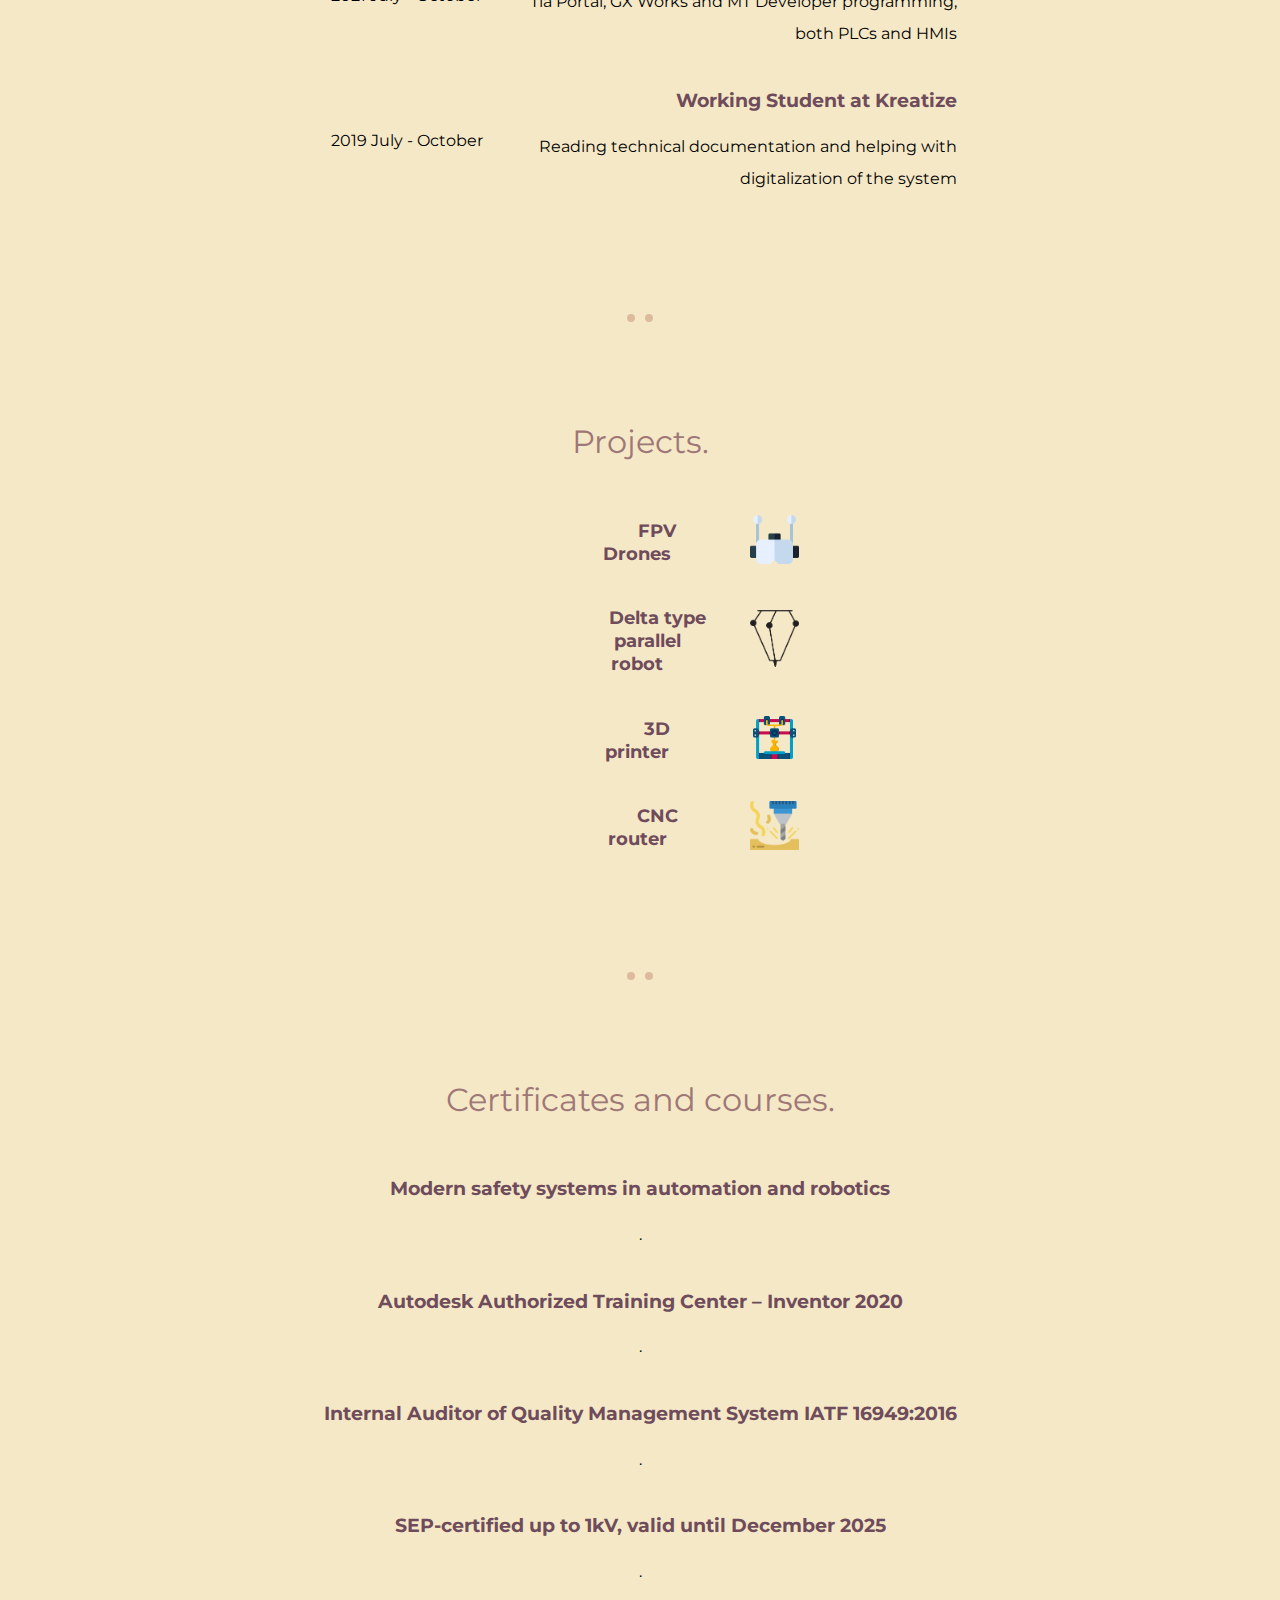
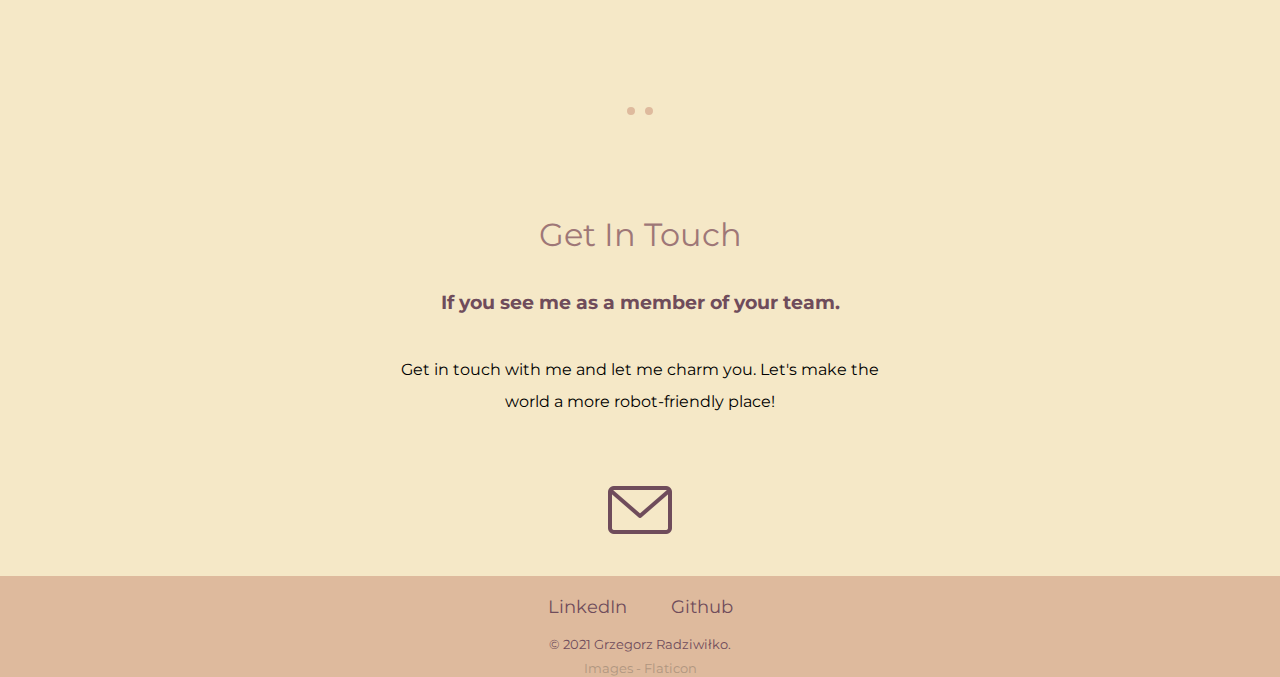
==== commit e1a83a9a: "Add files via upload" ====
--- a/index.html
+++ b/index.html
@@ -21,7 +21,7 @@
 
         <div class="middle-container">
           <div class="profile">
-            <img class="personal-image" src="/images/delta robot.png" alt="profile picture">
+            <img class="personal-image" src="images/personal_image.png" alt="profile picture">
             <h2>Hello.</h2>
             <p class="intro">I'm an Robotics and Control Systems engineer currently working on my Masters degree with focus on robotics.
                 Learning is my biggest passion and I hope that one day it will allow me to become an irreplaceable engineer.</p>
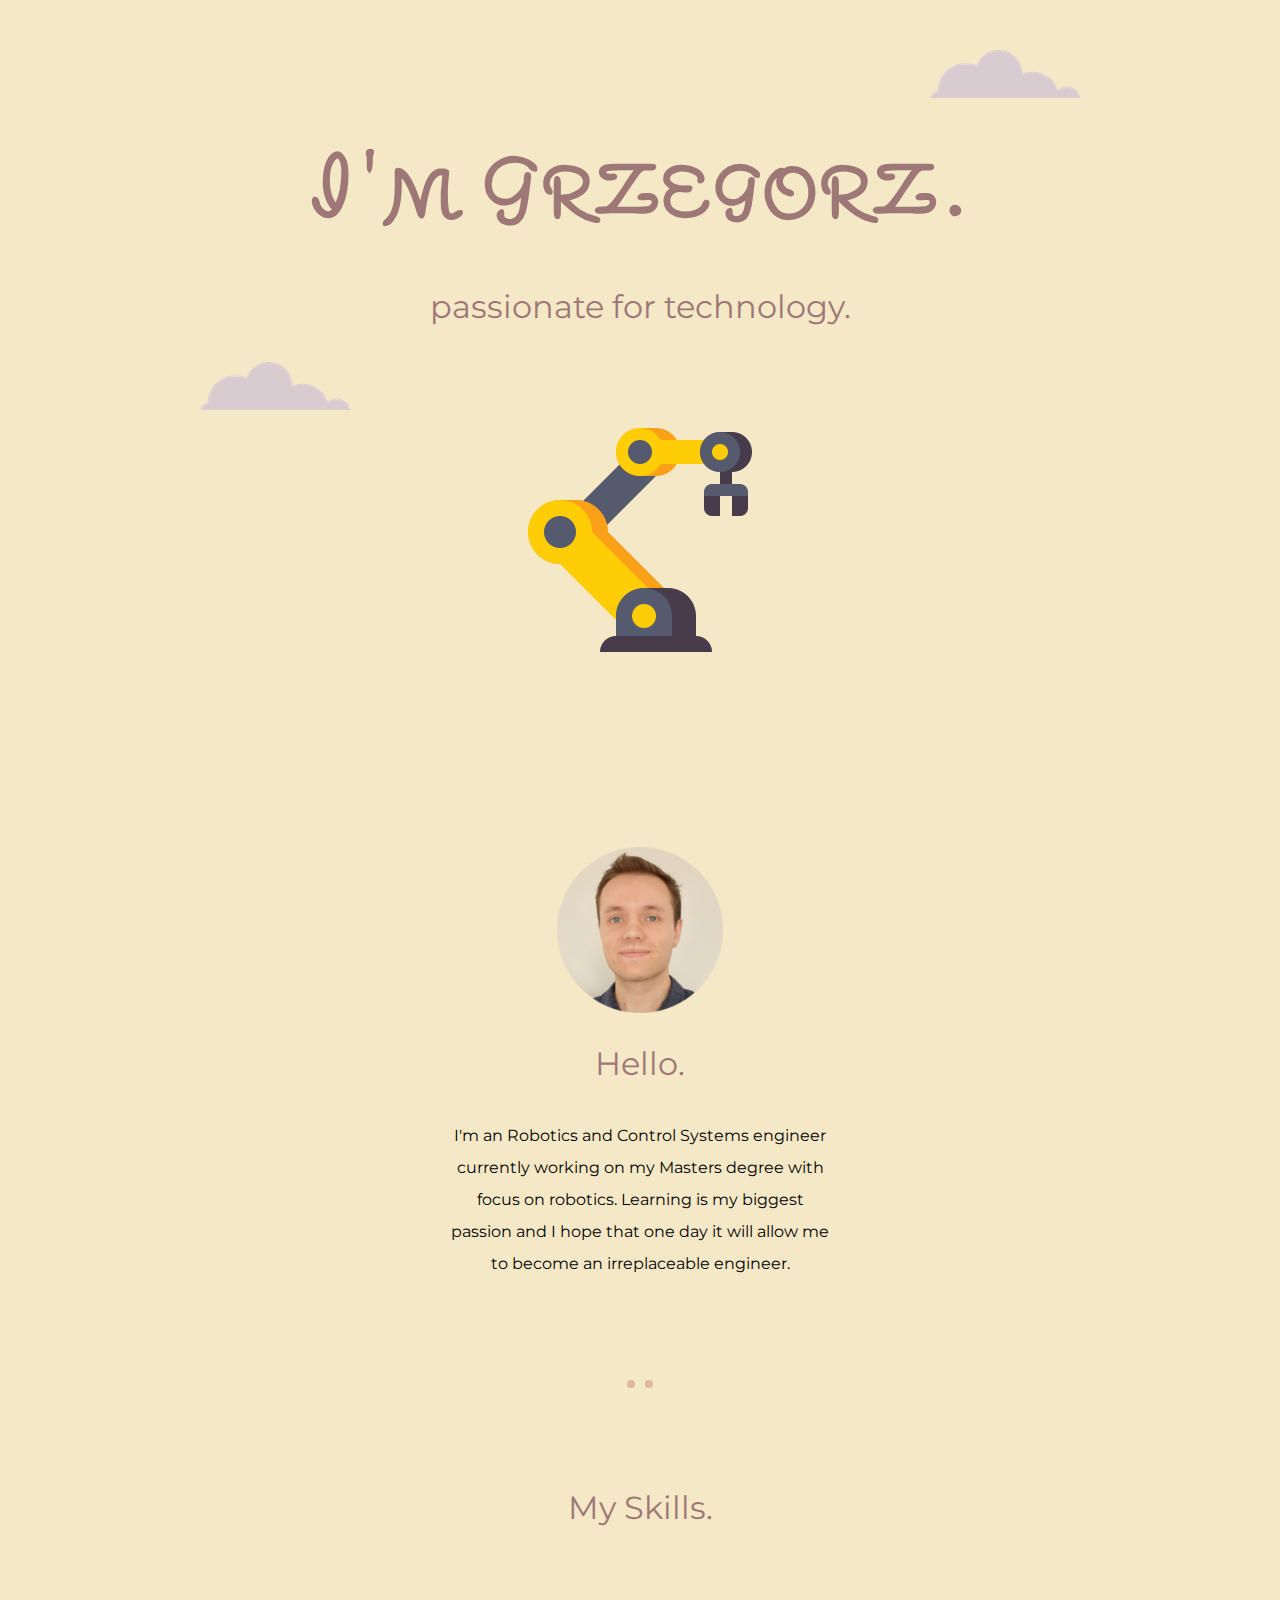
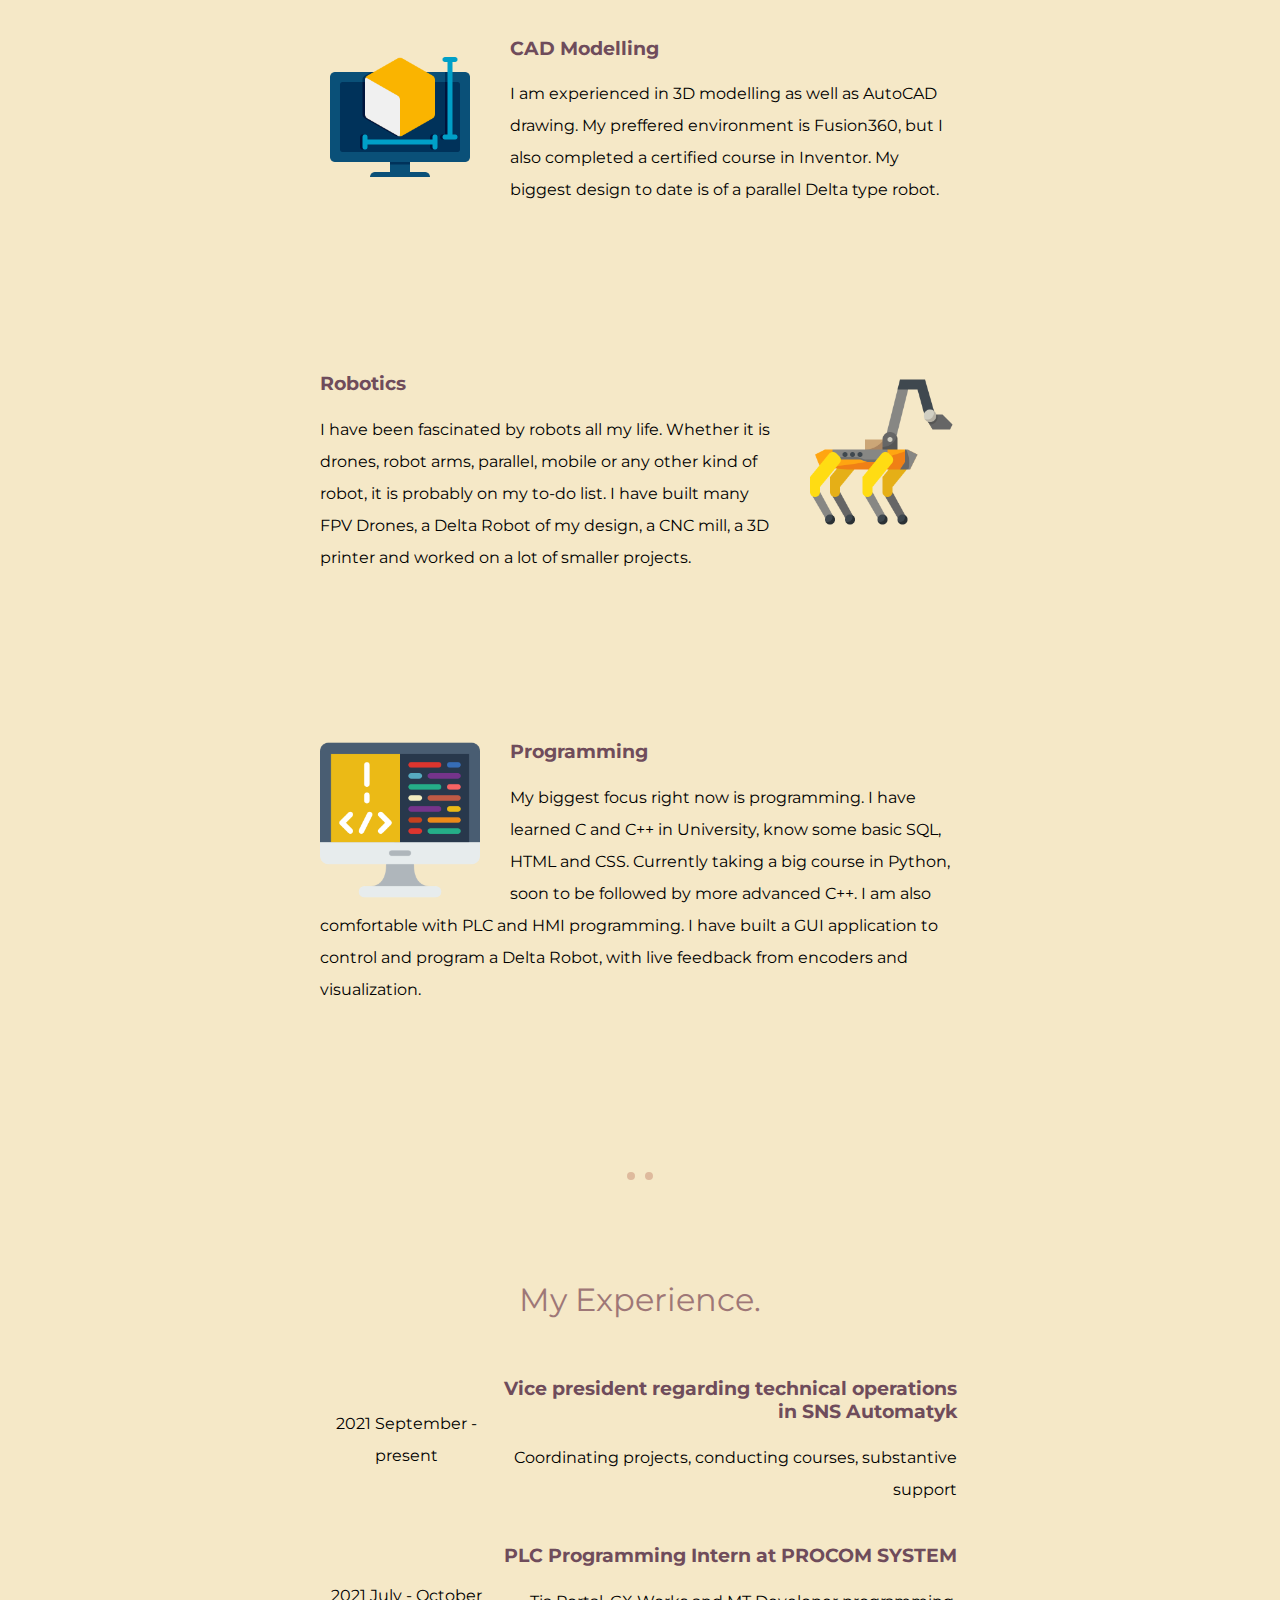
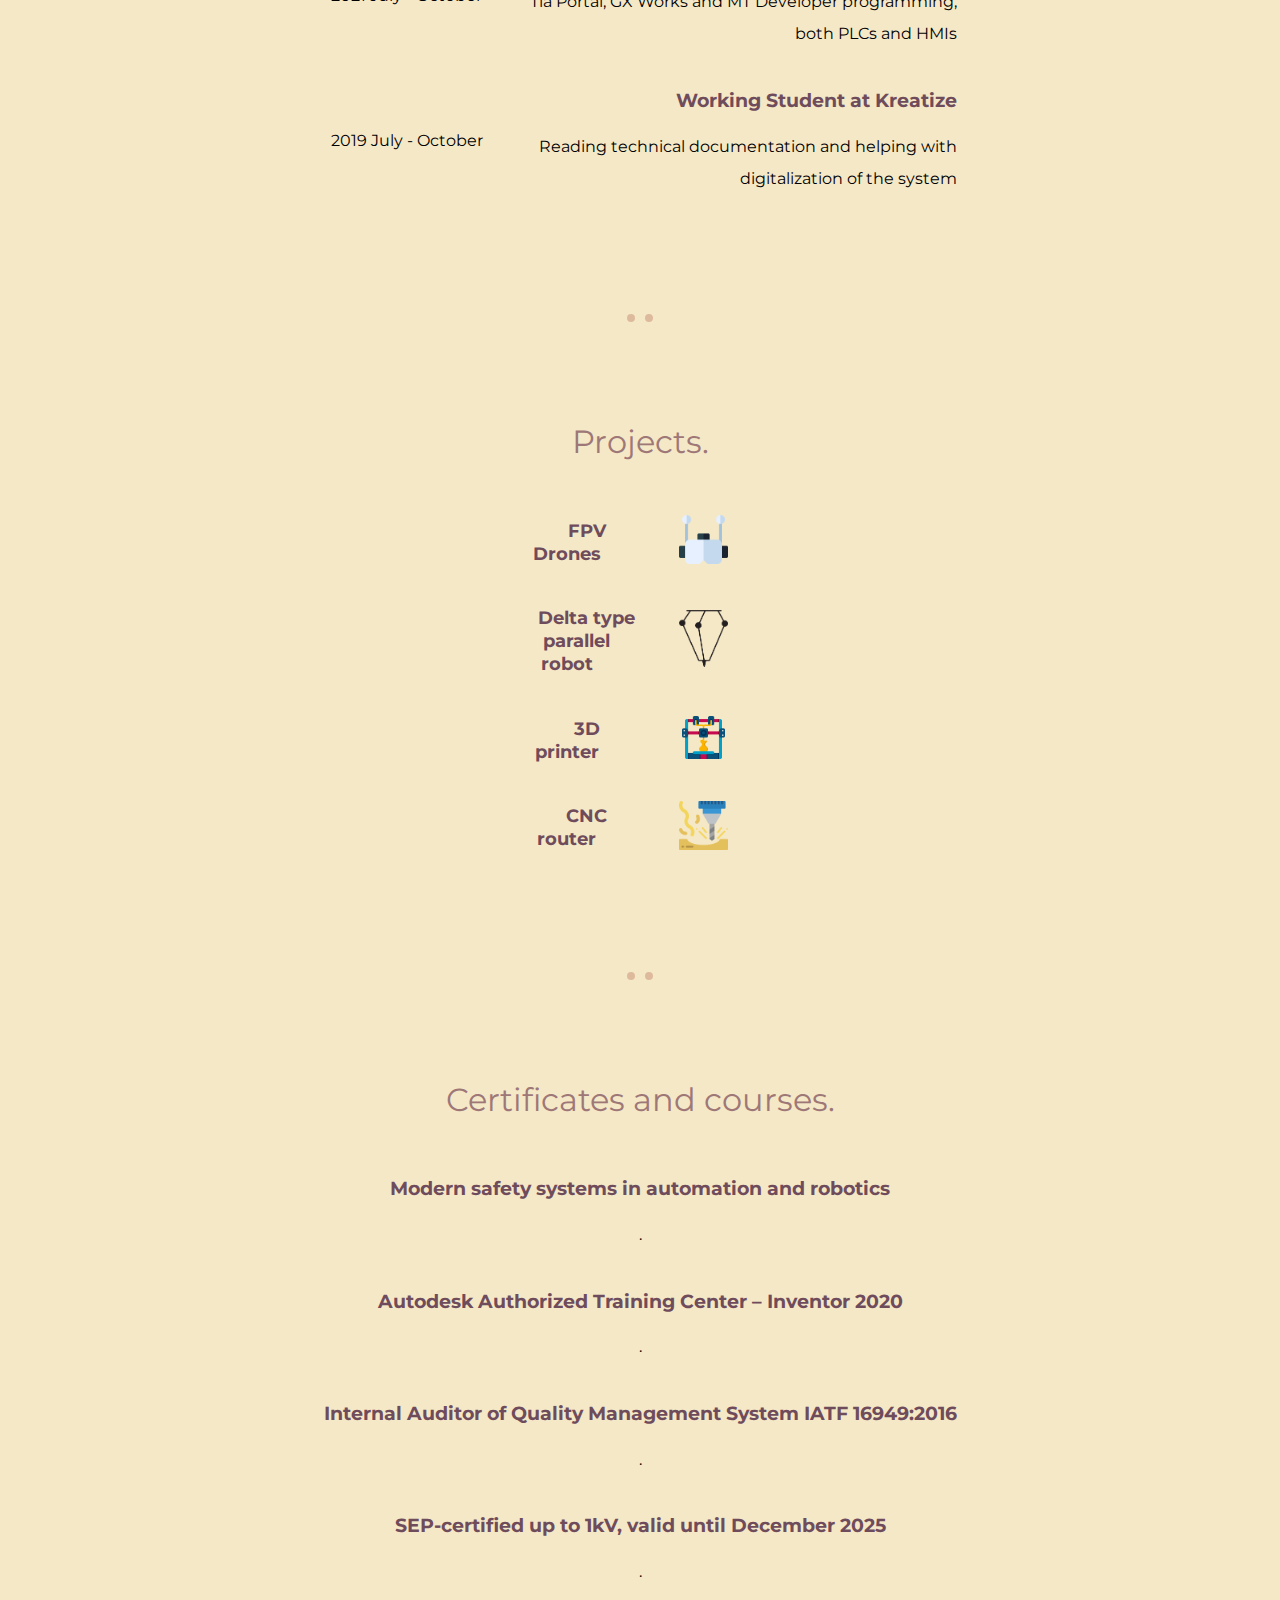
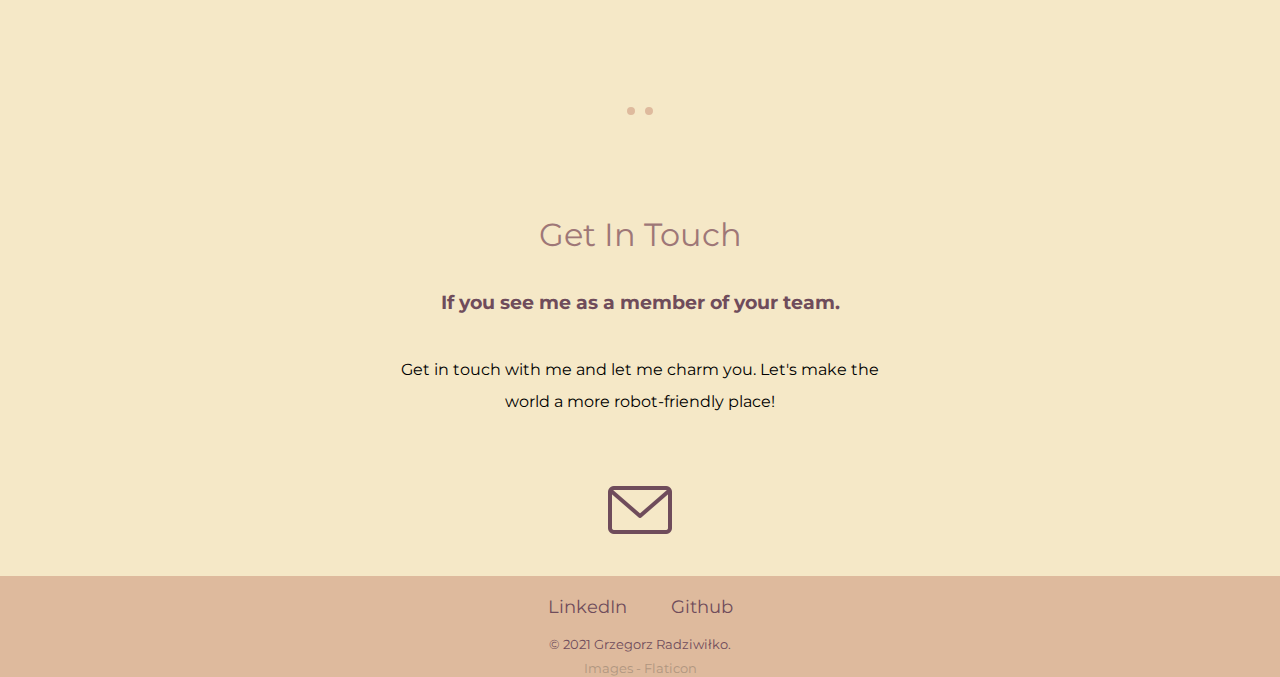
==== commit f7388a18: "Add files via upload" ====
--- a/index.html
+++ b/index.html
@@ -13,7 +13,7 @@
     <body>
         <div class="top-containter">
             <img class="top-cloud" src="images/cloud.png" alt="cloud image">
-            <h1>I'm George.</h1>
+            <h1>I'm Grzegorz.</h1>
             <h2>passionate for technology.</h2>
             <img class="bottom-cloud" src="images/cloud.png" alt="cloud image">
             <img class="robot-image" src="images/robot.png" alt="robot image">
--- a/css/styles.css
+++ b/css/styles.css
@@ -132,33 +132,6 @@
 .contact-me-image:hover {
     filter: invert(80%) sepia(42%) saturate(281%) hue-rotate(336deg) brightness(93%) contrast(86%);
 }
-.btn {
-  background: #DEBA9D;
-  background-image: -webkit-linear-gradient(top, #DEBA9D, #eda771);
-  background-image: -moz-linear-gradient(top, #DEBA9D, #eda771);
-  background-image: -ms-linear-gradient(top, #DEBA9D, #eda771);
-  background-image: -o-linear-gradient(top, #DEBA9D, #eda771);
-  background-image: linear-gradient(to bottom, #DEBA9D, #eda771);
-  -webkit-border-radius: 10;
-  -moz-border-radius: 10;
-  border-radius: 10px;
-  font-family: 'Montserrat', sans-serif;
-  color: #6F4C5B;
-  font-size: 20px;
-  padding: 10px 20px 10px 20px;
-  text-decoration: none;
-  margin-bottom: 100px;
-}
-
-.btn:hover {
-  background: #eb9757;
-  background-image: -webkit-linear-gradient(top, #eb9757, #e6c7af);
-  background-image: -moz-linear-gradient(top, #eb9757, #e6c7af);
-  background-image: -ms-linear-gradient(top, #eb9757, #e6c7af);
-  background-image: -o-linear-gradient(top, #eb9757, #e6c7af);
-  background-image: linear-gradient(to bottom, #eb9757, #e6c7af);
-  text-decoration: none;
-}
 
 .experience {
 
@@ -172,7 +145,7 @@
     text-align: right;
 }
 .table-certificates {
-    width: 1000px;
+    width: 80%;
     font-family: 'Montserrat', sans-serif;
     margin: auto;
 }
@@ -183,7 +156,6 @@
     border-collapse: separate;
     margin-top: 0px;
     position: relative;
-    left: 5.5%;
     width: 20%;
 }
 .projects-row {
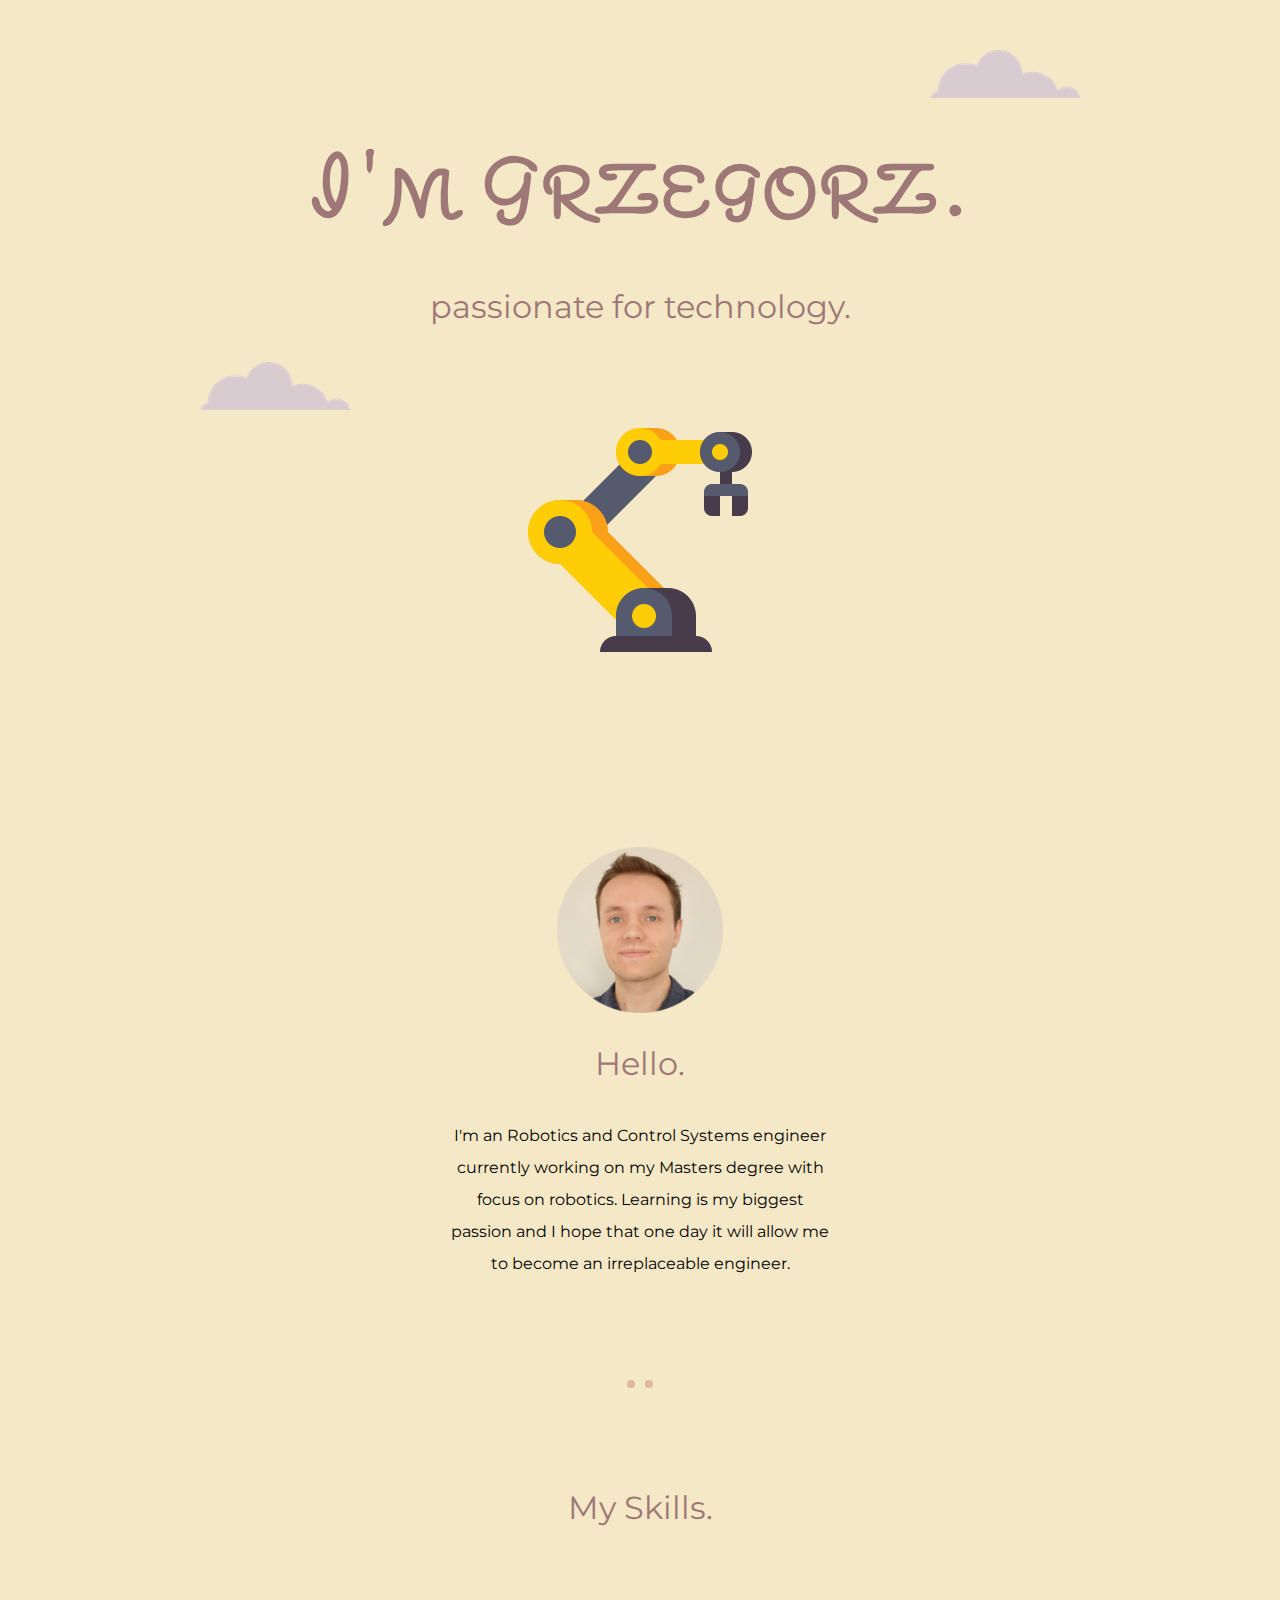
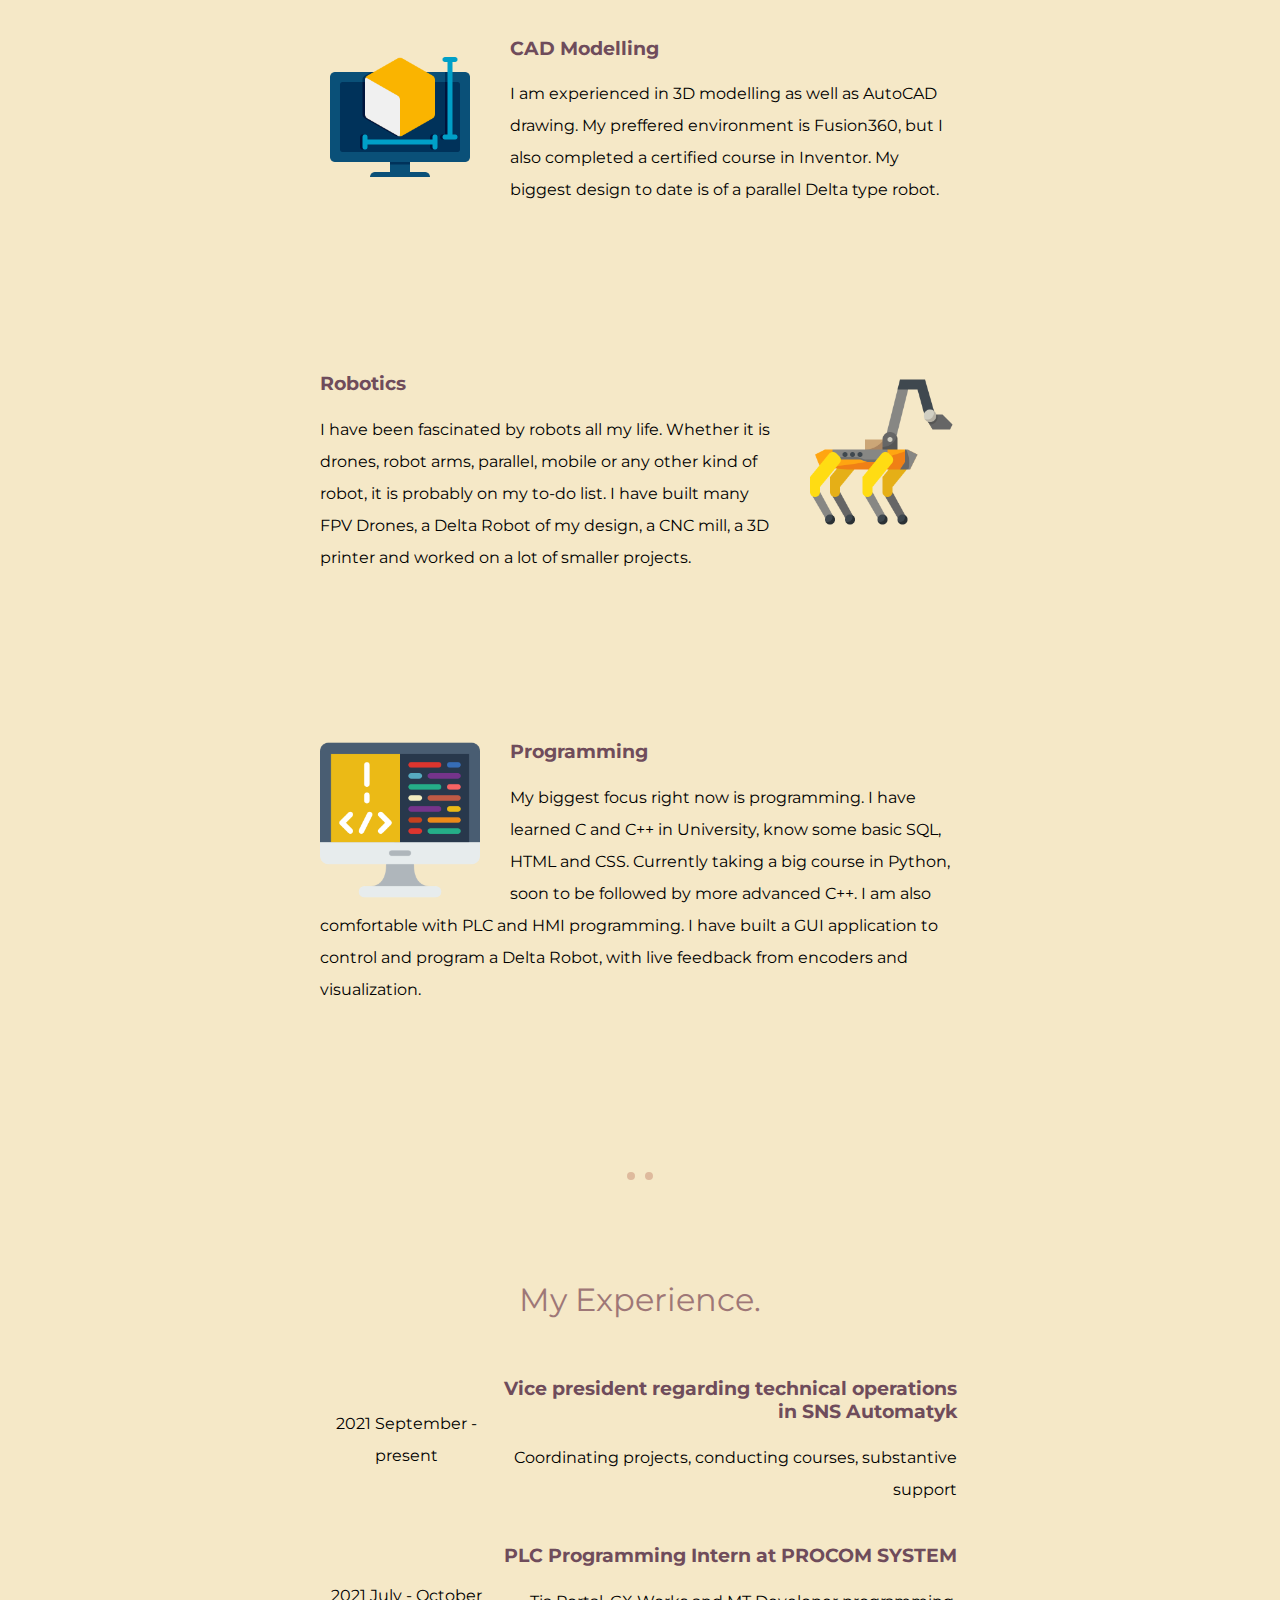
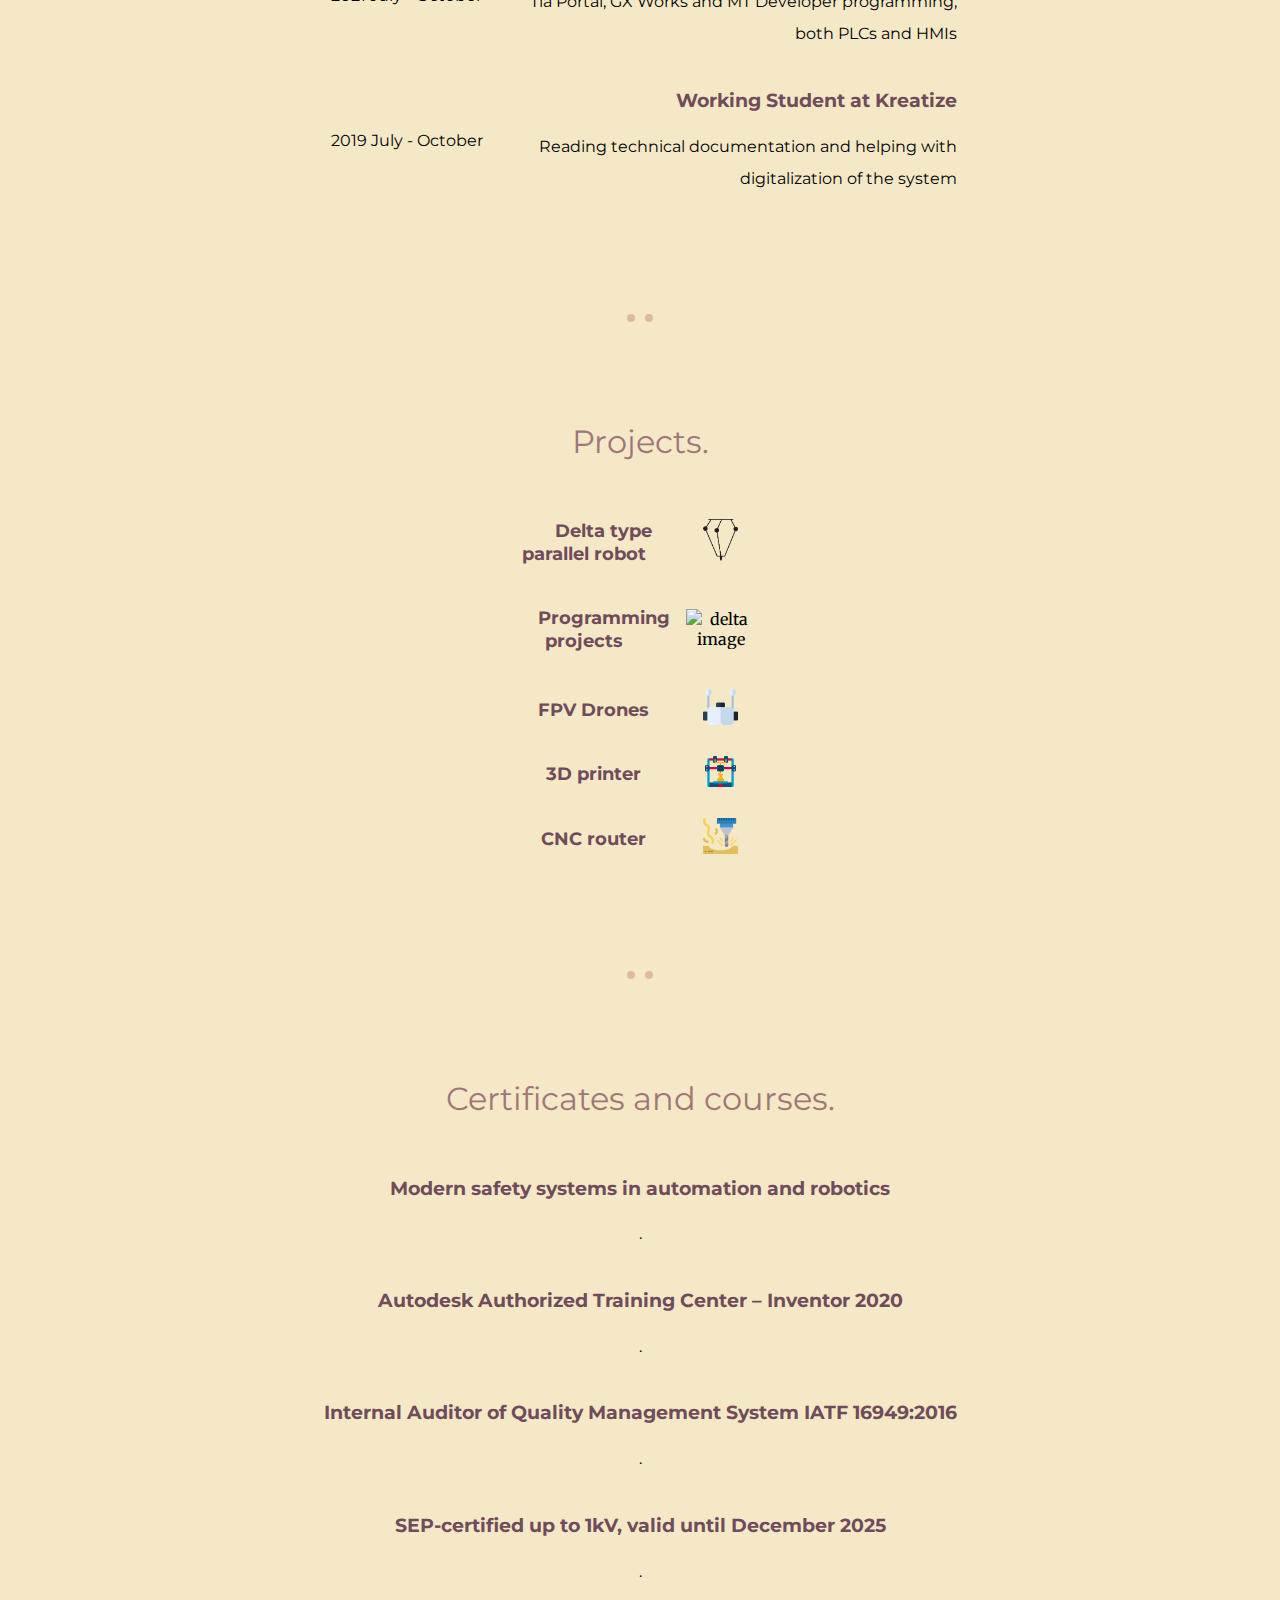
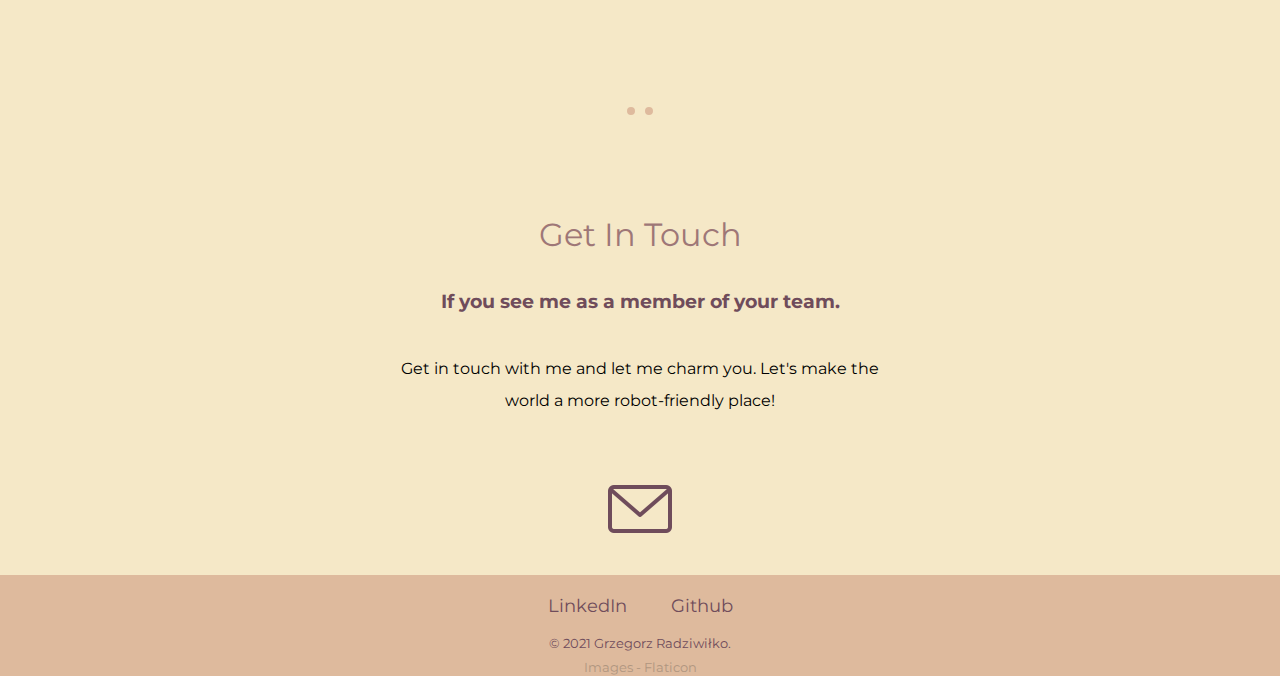
==== commit 6df998cb: "Update index.html" ====
--- a/index.html
+++ b/index.html
@@ -100,6 +100,28 @@
           <div class="projects">
             <h2>Projects.</h2>
             <table class="table-projects">
+              <tr>
+                  <td>
+                      <div class="projects-row">
+                      <h3><a class="footer-link" href="https://github.com/grzesiek2201/Delta">Delta type parallel robot</a></h3>
+                      </div>
+                  </td>
+                  <td>
+                      <img class="delta-image" src="images/delta robot.png" alt="delta image">
+                  </td>
+              </tr>
+              <tr>
+                  <td>
+                      <div class="projects-row">
+                      <h3><a class="footer-link" href="https://github.com/grzesiek2201/">Programming projects</a></h3>
+                      </div>
+                  </td>
+                  <td>
+                      <img class="delta-image" src="images/programming.png" alt="delta image">
+                  </td>
+              </tr>
+              <tr>
+              <tr>
                 <tr>
                     <td>
                         <div class="projects-row">
@@ -110,17 +132,6 @@
                         <img class="fpv-image" src="images/fpv.png" alt="fpv image">
                     </td>
                 </tr>
-                <tr>
-                    <td>
-                        <div class="projects-row">
-                        <h3><a class="footer-link" href="https://github.com/grzesiek2201/Delta">Delta type parallel robot</a></h3>
-                        </div>
-                    </td>
-                    <td>
-                        <img class="delta-image" src="images/delta robot.png" alt="delta image">
-                    </td>
-                </tr>
-                <tr>
                     <td>
                         <div class="projects-row">
                         <h3><a class="footer-link" href="https://github.com/grzesiek2201/Projects/tree/main/3D%20printer">3D printer</a></h3>
@@ -202,4 +213,4 @@
         </div>
 
     </body>
-</html>+</html>
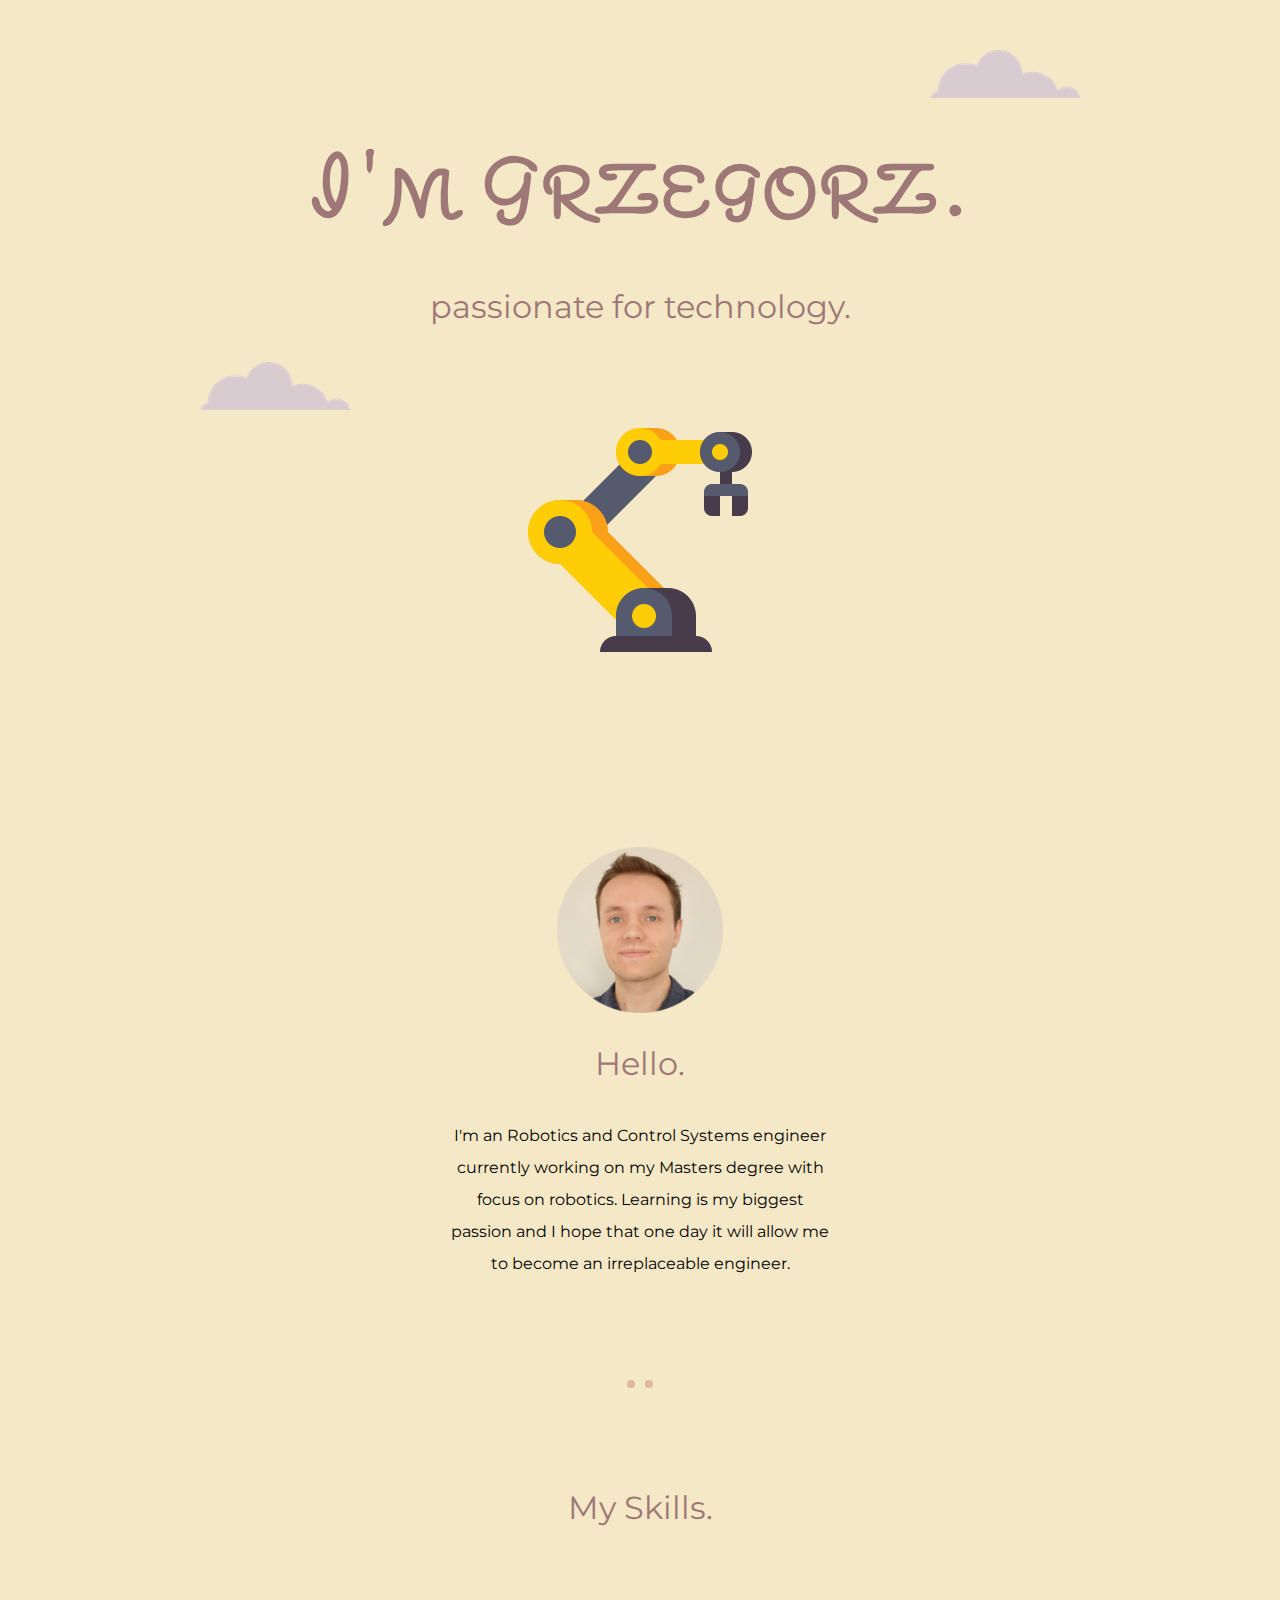
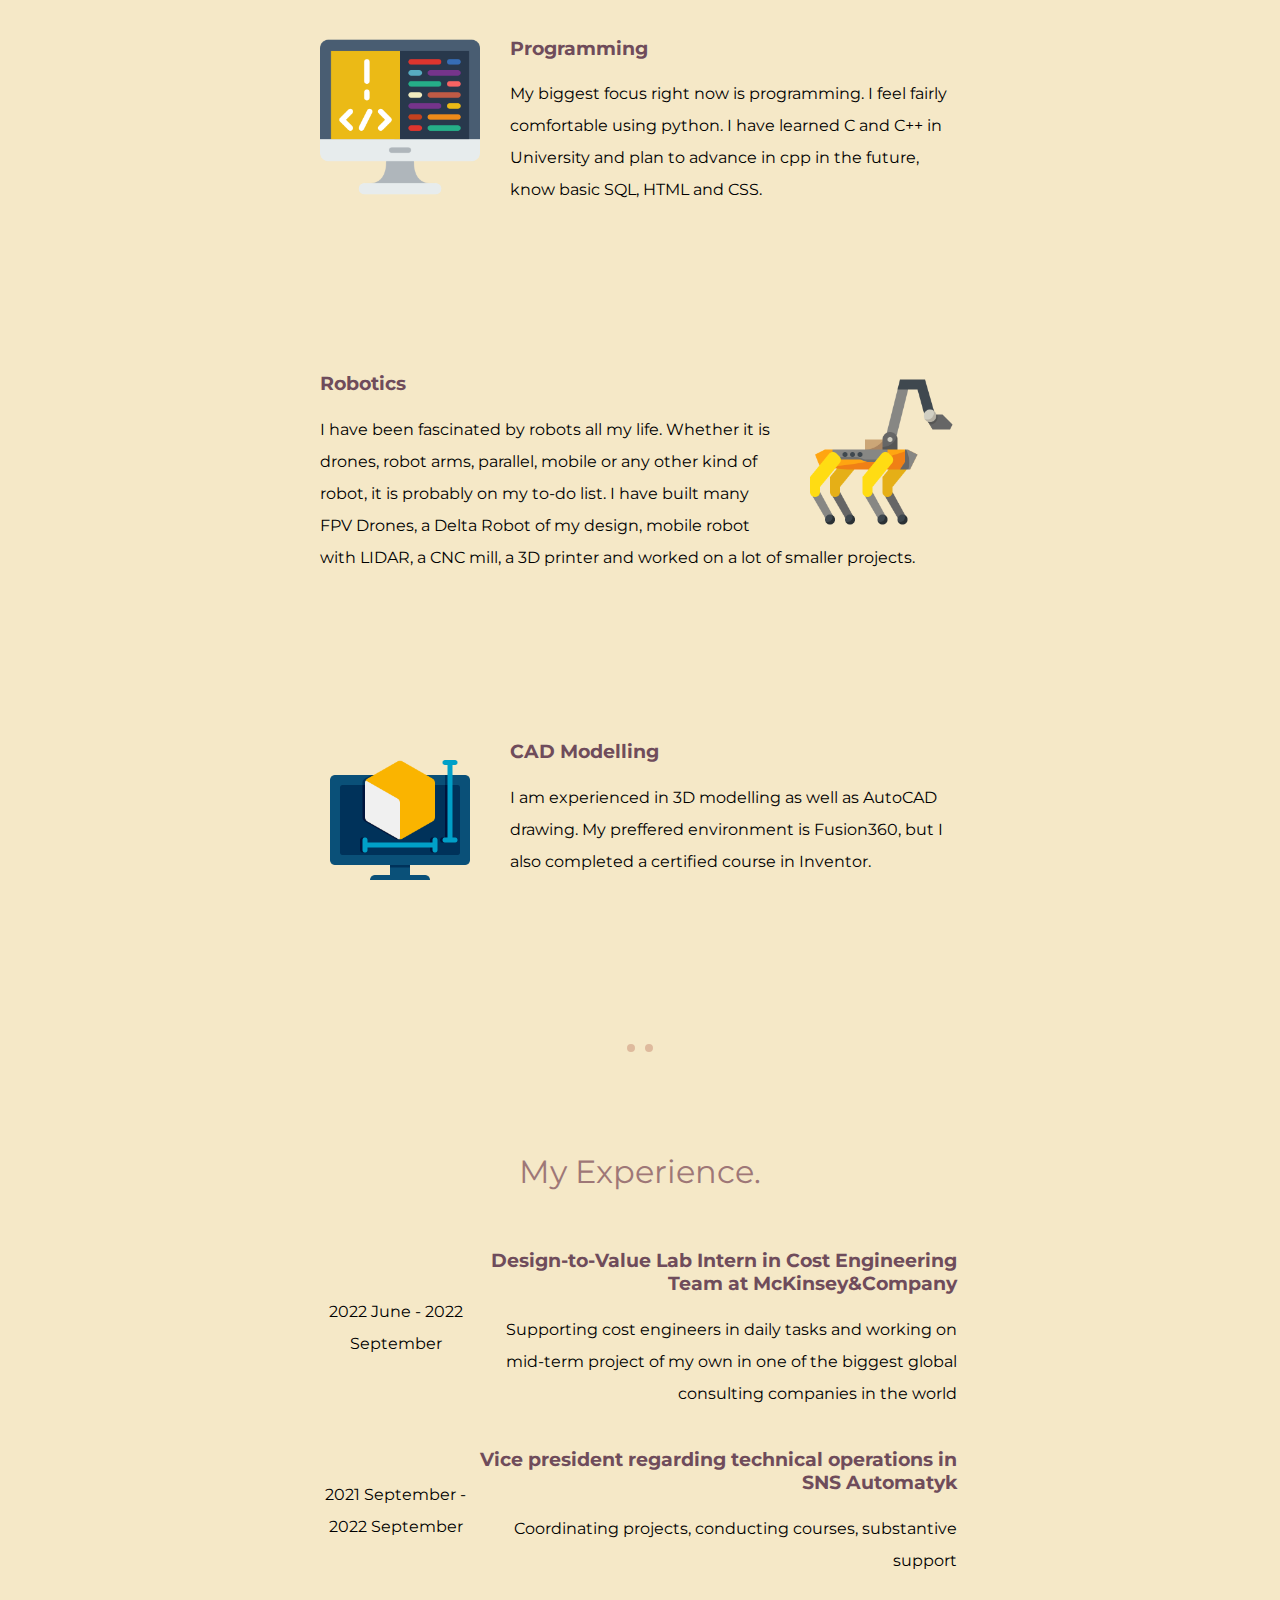
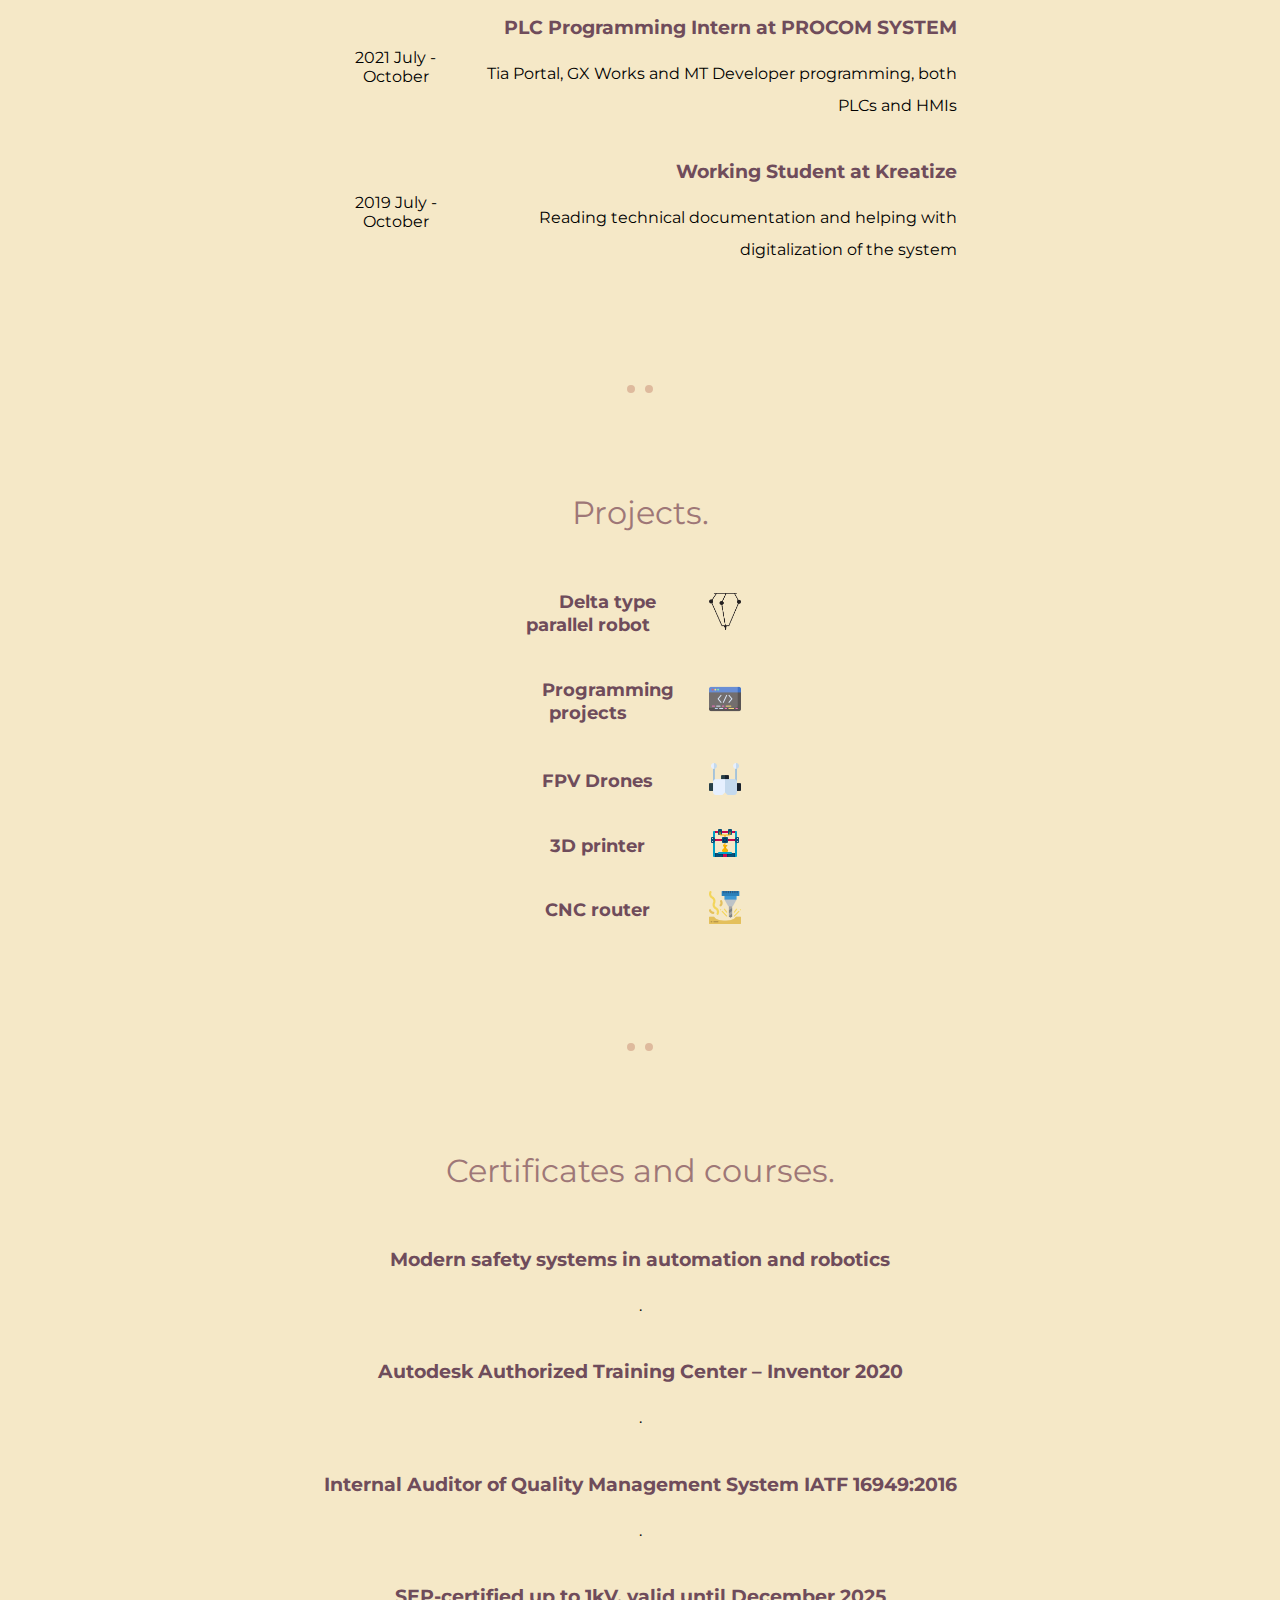
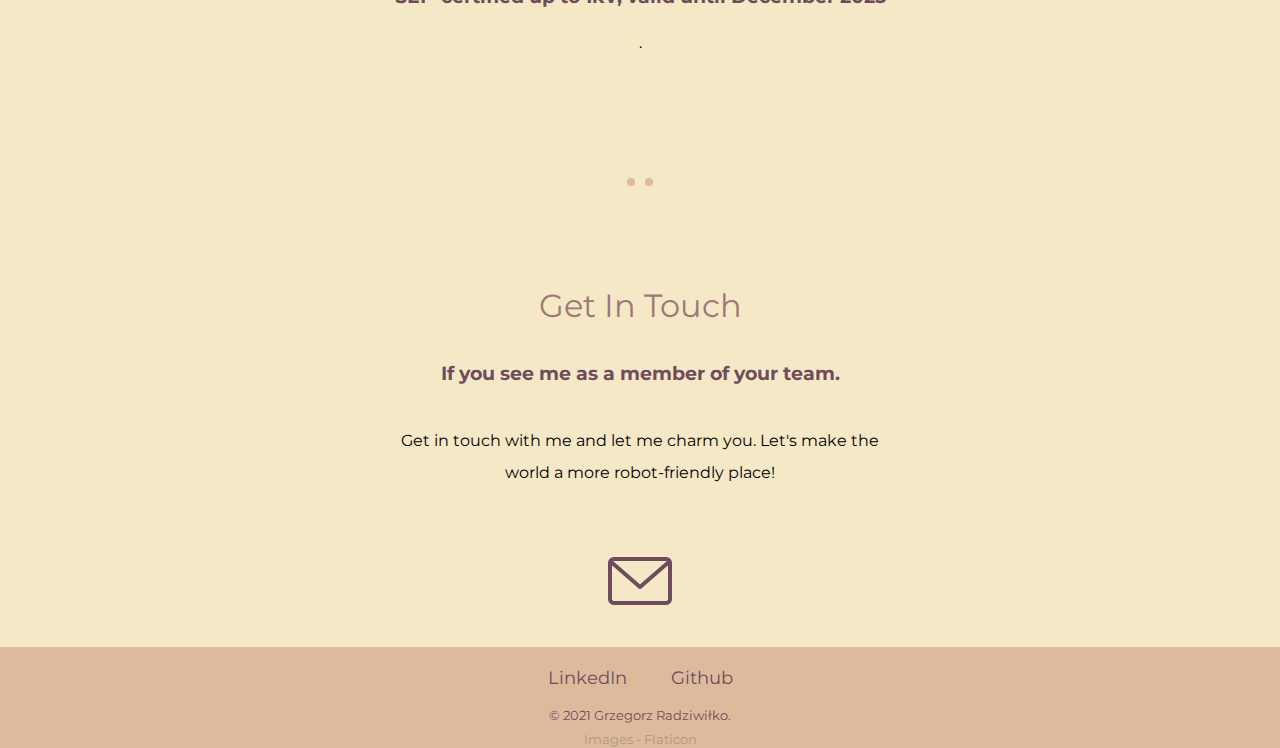
==== commit 7591757f: "Update index.html" ====
--- a/index.html
+++ b/index.html
@@ -32,26 +32,24 @@
           <div class="skills">
             <h2>My Skills.</h2>
             <div class="skill-row">
-              <img class="cad-image" src="images/cad.png" alt="cad image">
-              <h3>CAD Modelling</h3>
-              <p>I am experienced in 3D modelling as well as AutoCAD drawing. My preffered environment is Fusion360,
-                  but I also completed a certified course in Inventor. My biggest design to date is of a parallel Delta type robot.</p>
+                <img class="programming-image" src="images/coding.png" alt="coding image">
+                <h3>Programming</h3>
+                <p>My biggest focus right now is programming. I feel fairly comfortable using python. I have learned C and C++ in University and plan to advance in cpp in the future, know basic SQL, HTML and CSS.
+                </p>
             </div>
             <div class="skill-row">
               <img class="robotics-image" src="images/robotic-dog.png" alt="robotic image">
               <h3>Robotics</h3>
               <p>I have been fascinated by robots all my life. Whether it is drones, robot arms, parallel, mobile or any other kind of robot,
-                  it is probably on my to-do list. I have built many FPV Drones, a Delta Robot of my design, a CNC mill, a 3D printer and worked on
+                  it is probably on my to-do list. I have built many FPV Drones, a Delta Robot of my design, mobile robot with LIDAR, a CNC mill, a 3D printer and worked on
                   a lot of smaller projects. </p>
-            </div>
+            </div>                
+            </div>            
             <div class="skill-row">
-                <img class="programming-image" src="images/coding.png" alt="coding image">
-                <h3>Programming</h3>
-                <p>My biggest focus right now is programming. I have learned C and C++ in University, know some basic SQL, HTML and CSS.
-                    Currently taking a big course in Python, soon to be followed by more advanced C++. I am also comfortable with PLC and HMI programming.
-                    I have built a GUI application to control and program a Delta Robot, with live feedback from encoders and visualization.
-                </p>
-            </div>
+              <img class="cad-image" src="images/cad.png" alt="cad image">
+              <h3>CAD Modelling</h3>
+              <p>I am experienced in 3D modelling as well as AutoCAD drawing. My preffered environment is Fusion360,
+                  but I also completed a certified course in Inventor.</p>
           </div>
 
           <hr>
@@ -61,7 +59,18 @@
             <table class="table-experience">
                 <tr>
                     <td>
-                        <p>2021 September - present</p>
+                        <p>2022 June - 2022 September</p>
+                    </td>
+                    <td>
+                        <div class="experience-row">
+                            <h3>Design-to-Value Lab Intern in Cost Engineering Team at McKinsey&Company</h3>
+                            <p>Supporting cost engineers in daily tasks and working on mid-term project of my own in one of the biggest global consulting companies in the world</p>
+                        </div>
+                    </td>
+                </tr>
+                <tr>
+                    <td>
+                        <p>2021 September - 2022 September</p>
                     </td>
                     <td>
                         <div class="experience-row">
